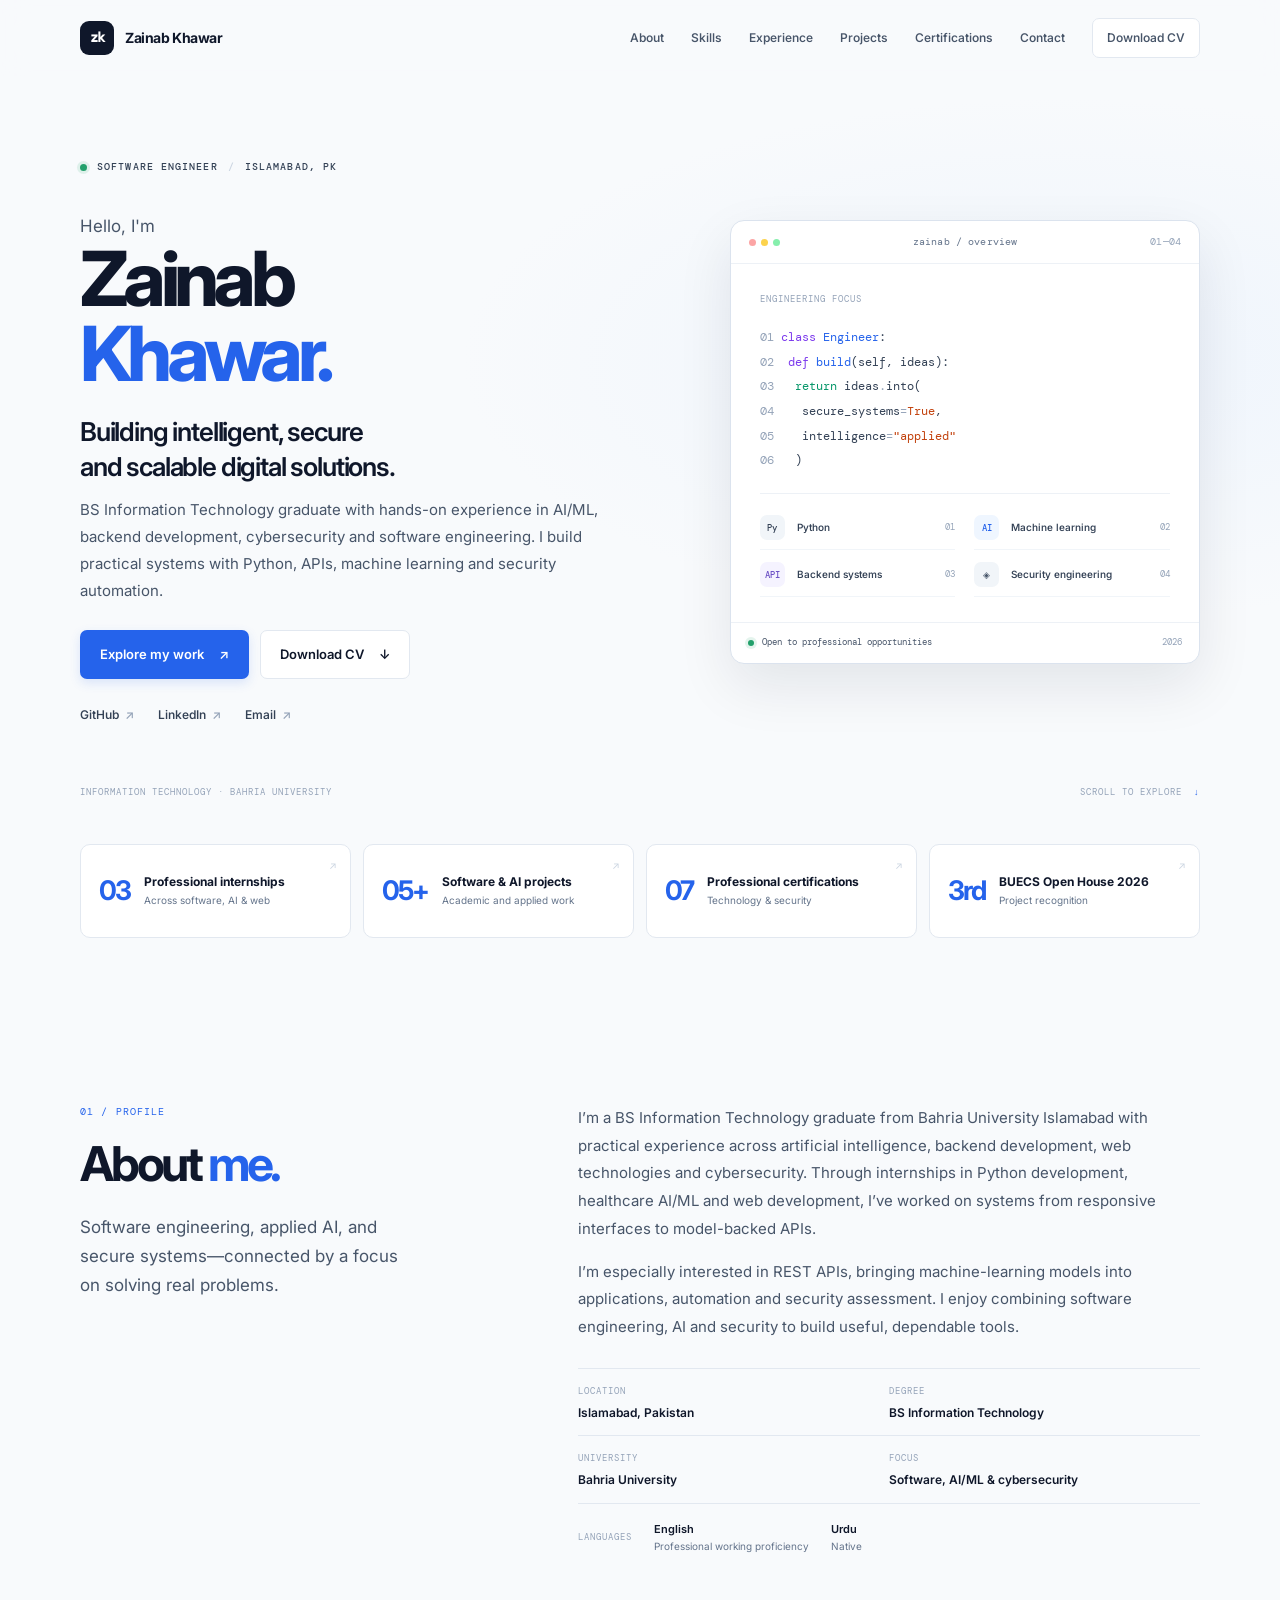
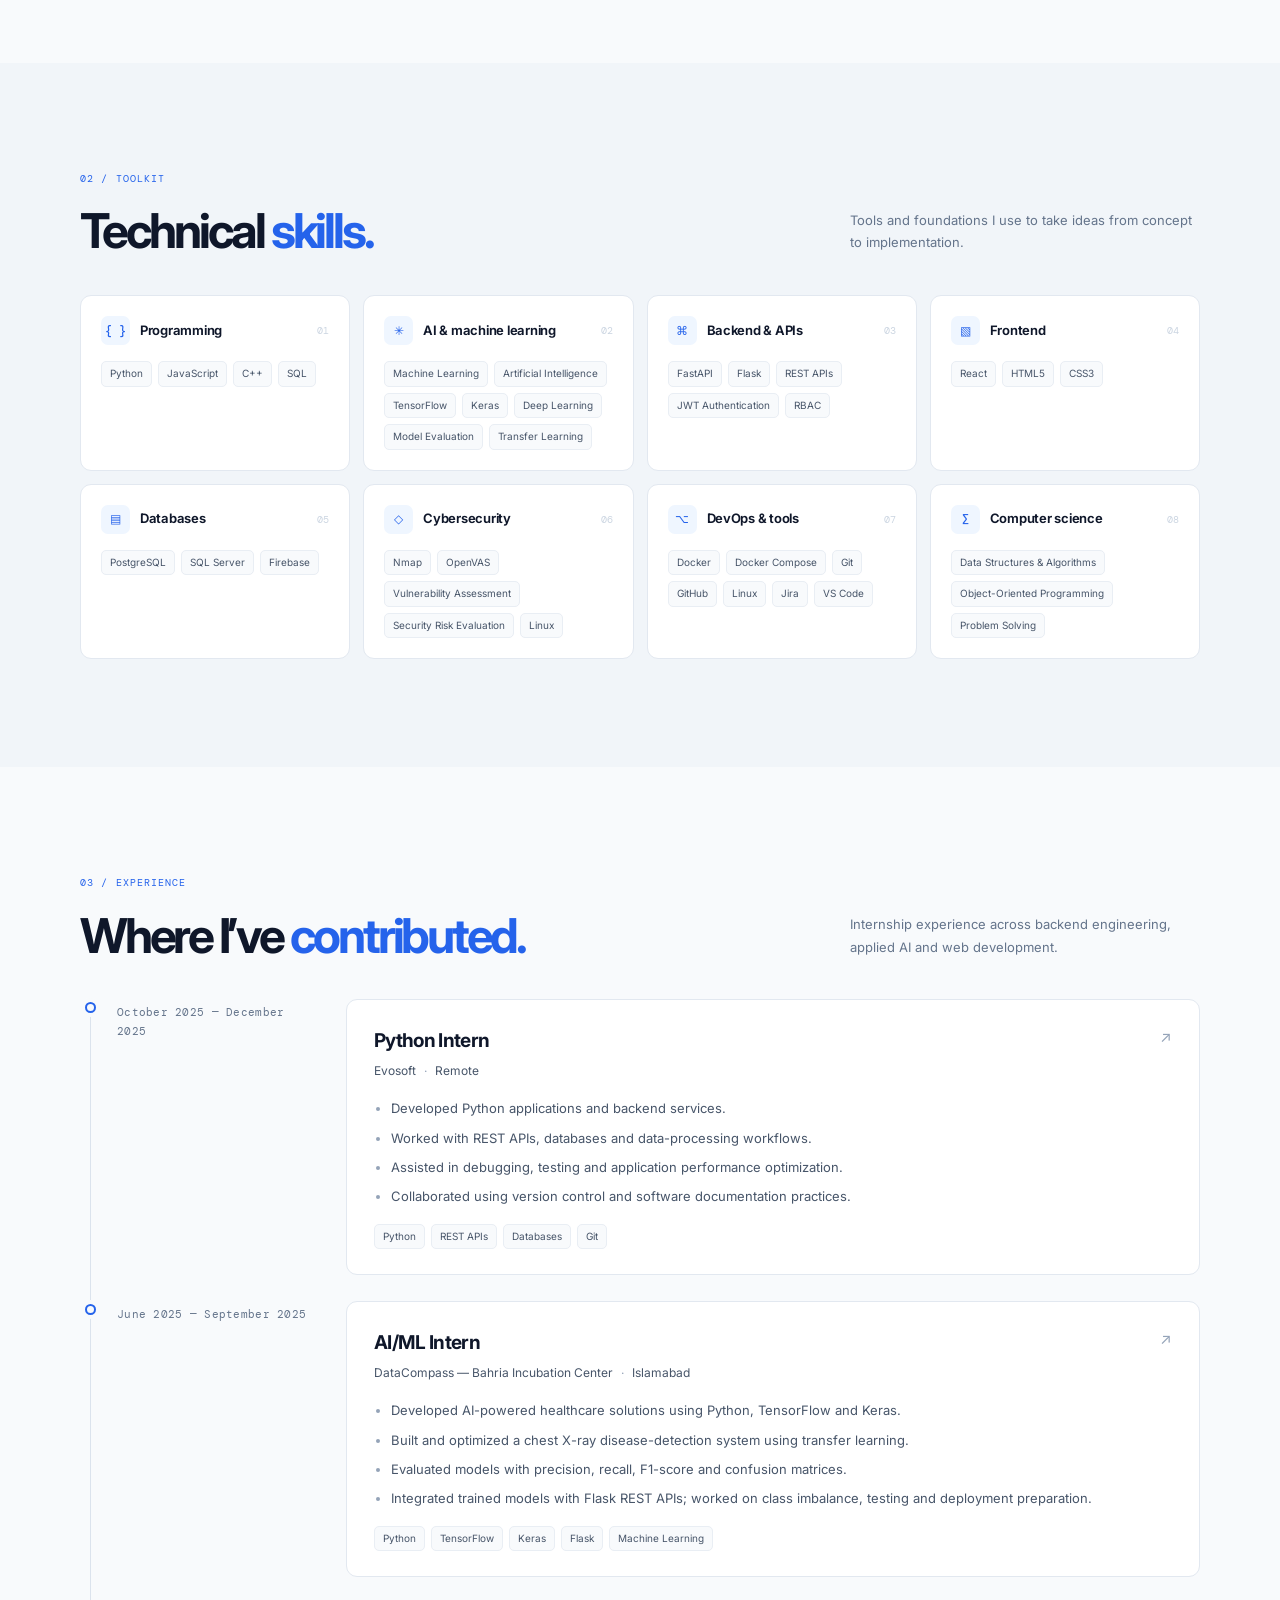
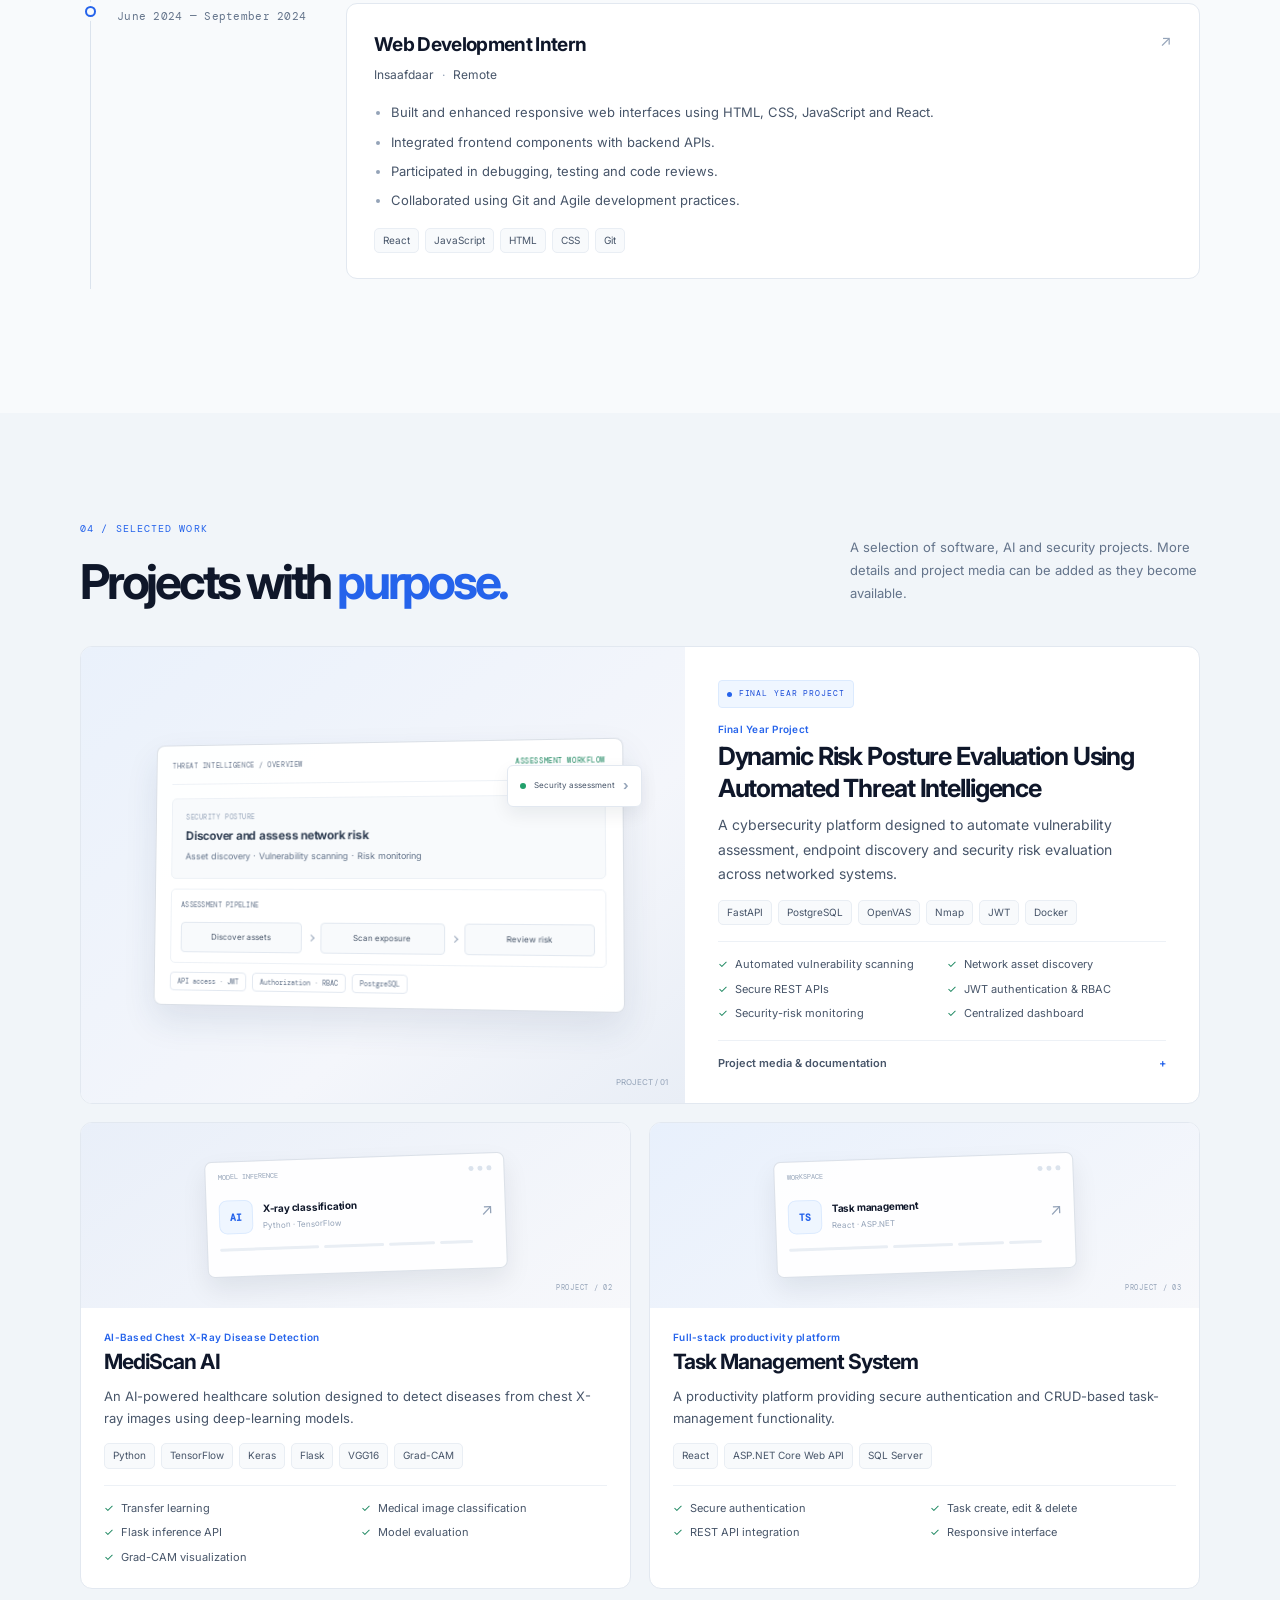
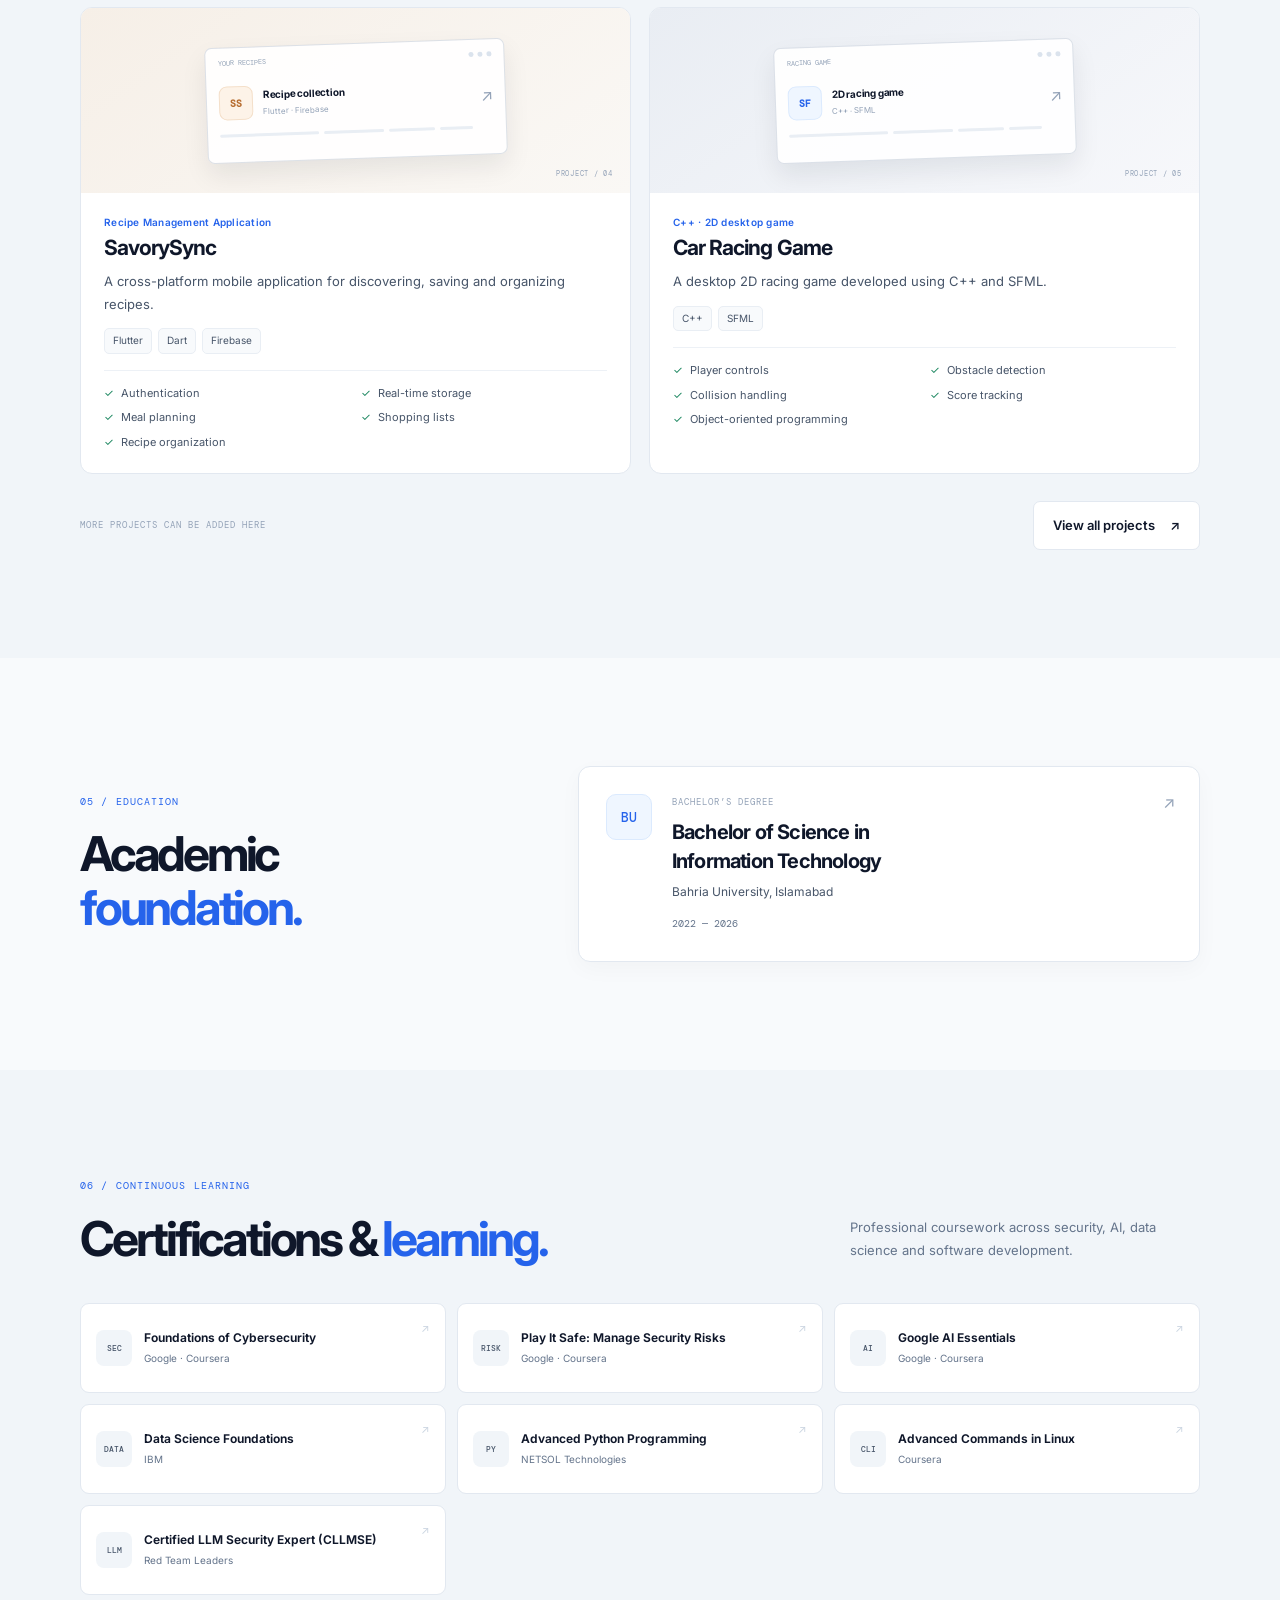
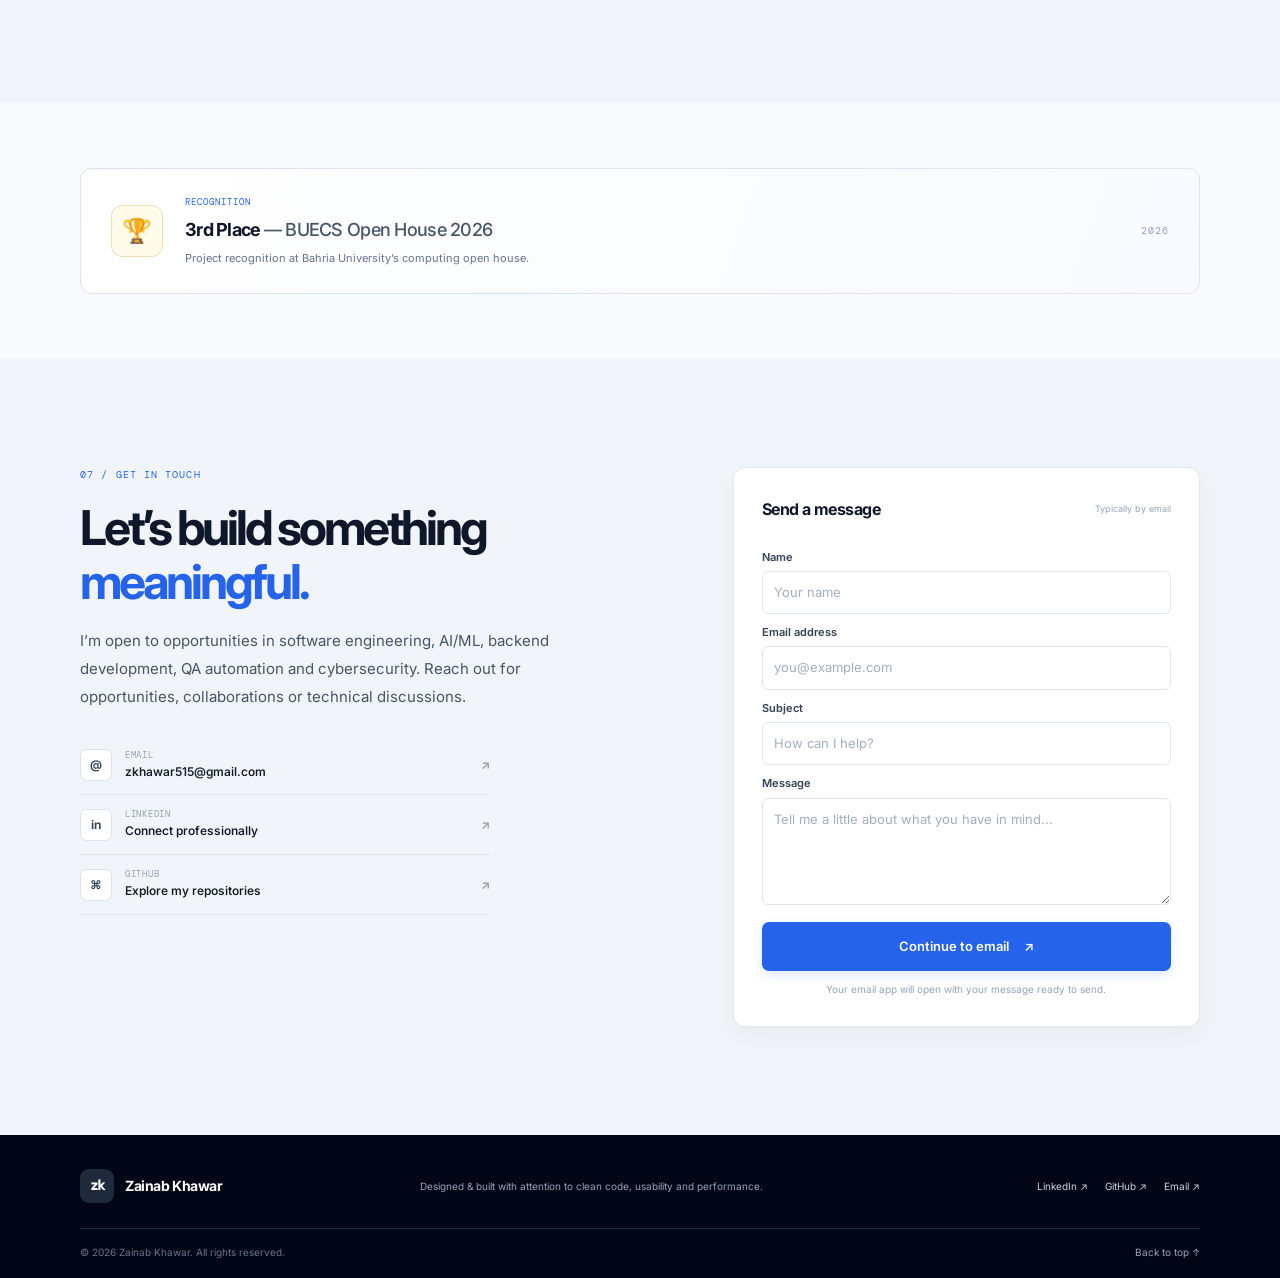
==== index.html @ e2bd28a9 "Add Zainab Khawar portfolio website" ====
<!doctype html>
<html lang="en">
  <head>
    <meta charset="UTF-8" />
    <meta name="viewport" content="width=device-width, initial-scale=1.0" />
    <meta name="theme-color" content="#f8fafc" />
    <title>Zainab Khawar | Software Engineer | AI, Backend &amp; Cybersecurity</title>
    <meta name="description" content="Portfolio of Zainab Khawar, a BS Information Technology graduate specializing in software engineering, AI/ML, backend development and cybersecurity." />
    <meta property="og:title" content="Zainab Khawar | Software Engineer" />
    <meta property="og:description" content="Software engineering, AI/ML, backend development and cybersecurity." />
    <meta property="og:type" content="website" />
    <link rel="preconnect" href="https://fonts.googleapis.com" />
    <link rel="preconnect" href="https://fonts.gstatic.com" crossorigin />
    <link href="https://fonts.googleapis.com/css2?family=DM+Mono:wght@400;500&family=Inter:wght@400;500;600;700;800&display=swap" rel="stylesheet" />
    <link rel="stylesheet" href="styles.css" />
    <script src="app.js" defer></script>
  </head>
  <body>
    <a class="skip-link" href="#main">Skip to content</a>
    <header class="site-header" id="top">
      <nav class="nav container" aria-label="Main navigation">
        <a class="brand" href="#top" aria-label="Zainab Khawar, home"><span class="brand-mark">zk</span><span>Zainab Khawar</span></a>
        <button class="menu-toggle" aria-label="Open navigation menu" aria-expanded="false" aria-controls="nav-links"><span></span><span></span></button>
        <div class="nav-links" id="nav-links">
          <a href="#about">About</a><a href="#skills">Skills</a><a href="#experience">Experience</a><a href="#projects">Projects</a><a href="#certifications">Certifications</a><a href="#contact">Contact</a>
          <a class="button button-small button-outline cv-button" href="cv.html" download="Zainab-Khawar-CV.html">Download CV</a>
        </div>
      </nav>
    </header>
    <main id="main">
      <section class="hero section-shell" id="home">
        <div class="container hero-grid">
          <div class="hero-copy">
            <div class="eyebrow"><span class="status-dot"></span> SOFTWARE ENGINEER <span class="eyebrow-divider">/</span> ISLAMABAD, PK</div>
            <p class="intro">Hello, I'm</p>
            <h1>Zainab<br /><span>Khawar.</span></h1>
            <h2>Building intelligent, secure<br class="desktop-break" /> and scalable digital solutions.</h2>
            <p class="hero-description">BS Information Technology graduate with hands-on experience in AI/ML, backend development, cybersecurity and software engineering. I build practical systems with Python, APIs, machine learning and security automation.</p>
            <div class="hero-actions"><a class="button button-primary" href="#projects">Explore my work <span aria-hidden="true">↗</span></a><a class="button button-outline cv-button" href="cv.html" download="Zainab-Khawar-CV.html">Download CV <span aria-hidden="true">↓</span></a></div>
            <div class="social-links" aria-label="Social links"><a href="https://github.com/zainab259" target="_blank" rel="noreferrer">GitHub <span aria-hidden="true">↗</span></a><a href="https://linkedin.com/in/zainab-khawar-a963aa30b" target="_blank" rel="noreferrer">LinkedIn <span aria-hidden="true">↗</span></a><a href="mailto:zkhawar515@gmail.com">Email <span aria-hidden="true">↗</span></a></div>
          </div>
          <div class="hero-visual" aria-label="Developer workspace illustration">
            <div class="visual-topline"><span><i></i><i></i><i></i></span><span>zainab / overview</span><span class="mono">01—04</span></div>
            <div class="visual-content">
              <div class="visual-label">ENGINEERING FOCUS</div>
              <div class="visual-code"><div><span class="code-muted">01</span> <span class="code-purple">class</span> <span class="code-blue">Engineer</span>:</div><div><span class="code-muted">02</span> &nbsp;<span class="code-purple">def</span> <span class="code-blue">build</span>(self, ideas):</div><div><span class="code-muted">03</span> &nbsp;&nbsp;<span class="code-green">return</span> ideas<span class="code-muted">.</span>into(</div><div><span class="code-muted">04</span> &nbsp;&nbsp;&nbsp;secure_systems<span class="code-muted">=</span><span class="code-orange">True</span>,</div><div><span class="code-muted">05</span> &nbsp;&nbsp;&nbsp;intelligence<span class="code-muted">=</span><span class="code-orange">"applied"</span></div><div><span class="code-muted">06</span> &nbsp;&nbsp;)</div></div>
              <div class="visual-rule"></div>
              <div class="focus-grid"><div class="focus-item"><span class="focus-icon">Py</span><span>Python</span><b>01</b></div><div class="focus-item"><span class="focus-icon icon-blue">AI</span><span>Machine learning</span><b>02</b></div><div class="focus-item"><span class="focus-icon icon-violet">API</span><span>Backend systems</span><b>03</b></div><div class="focus-item"><span class="focus-icon icon-slate">◈</span><span>Security engineering</span><b>04</b></div></div>
            </div>
            <div class="visual-footer"><span class="status-dot"></span> Open to professional opportunities <span class="mono">2026</span></div>
          </div>
        </div>
        <div class="container hero-footnote"><span>INFORMATION TECHNOLOGY · BAHRIA UNIVERSITY</span><span>SCROLL TO EXPLORE <span aria-hidden="true">↓</span></span></div>
      </section>
      <section class="highlights section-shell" aria-label="Professional highlights"><div class="container highlight-grid" id="highlights"></div></section>
      <section class="section section-shell" id="about"><div class="container two-column">
        <div class="section-intro"><p class="section-kicker">01 / PROFILE</p><h2 class="section-title">About <span>me.</span></h2><p class="section-lead">Software engineering, applied AI, and secure systems—connected by a focus on solving real problems.</p></div>
        <div class="about-content"><p class="body-copy">I’m a BS Information Technology graduate from Bahria University Islamabad with practical experience across artificial intelligence, backend development, web technologies and cybersecurity. Through internships in Python development, healthcare AI/ML and web development, I’ve worked on systems from responsive interfaces to model-backed APIs.</p><p class="body-copy">I’m especially interested in REST APIs, bringing machine-learning models into applications, automation and security assessment. I enjoy combining software engineering, AI and security to build useful, dependable tools.</p><div class="info-grid" id="profile-info"></div><div class="languages"><span class="meta-label">LANGUAGES</span><span>English <small>Professional working proficiency</small></span><span>Urdu <small>Native</small></span></div></div>
      </div></section>
      <section class="section section-tint section-shell" id="skills"><div class="container"><div class="section-heading-row"><div><p class="section-kicker">02 / TOOLKIT</p><h2 class="section-title">Technical <span>skills.</span></h2></div><p class="section-side-note">Tools and foundations I use to take ideas from concept to implementation.</p></div><div class="skill-grid" id="skills-grid"></div></div></section>
      <section class="section section-shell" id="experience"><div class="container"><div class="section-heading-row"><div><p class="section-kicker">03 / EXPERIENCE</p><h2 class="section-title">Where I’ve <span>contributed.</span></h2></div><p class="section-side-note">Internship experience across backend engineering, applied AI and web development.</p></div><div class="timeline" id="experience-list"></div></div></section>
      <section class="section section-tint section-shell" id="projects"><div class="container"><div class="section-heading-row"><div><p class="section-kicker">04 / SELECTED WORK</p><h2 class="section-title">Projects with <span>purpose.</span></h2></div><p class="section-side-note">A selection of software, AI and security projects. More details and project media can be added as they become available.</p></div><div class="projects-grid" id="projects-grid"></div><div class="projects-bottom"><span class="meta-label">MORE PROJECTS CAN BE ADDED HERE</span><a class="button button-outline" href="https://github.com/zainab259" target="_blank" rel="noreferrer">View all projects <span aria-hidden="true">↗</span></a></div></div></section>
      <section class="section section-shell" id="education"><div class="container two-column education-layout"><div><p class="section-kicker">05 / EDUCATION</p><h2 class="section-title">Academic <span>foundation.</span></h2></div><article class="education-card"><div class="education-icon" aria-hidden="true">BU</div><div><p class="meta-label">BACHELOR’S DEGREE</p><h3>Bachelor of Science in<br />Information Technology</h3><p>Bahria University, Islamabad</p><span class="education-date">2022 — 2026</span></div><span class="education-mark" aria-hidden="true">↗</span></article></div></section>
      <section class="section section-tint section-shell" id="certifications"><div class="container"><div class="section-heading-row"><div><p class="section-kicker">06 / CONTINUOUS LEARNING</p><h2 class="section-title">Certifications &amp; <span>learning.</span></h2></div><p class="section-side-note">Professional coursework across security, AI, data science and software development.</p></div><div class="cert-grid" id="cert-list"></div></div></section>
      <section class="achievement-section section-shell"><div class="container achievement-card"><div class="achievement-icon" aria-hidden="true">🏆</div><div><p class="section-kicker">RECOGNITION</p><h2>3rd Place <span>— BUECS Open House 2026</span></h2><p>Project recognition at Bahria University’s computing open house.</p></div><div class="achievement-year">2026</div></div></section>
      <section class="section contact-section section-shell" id="contact"><div class="container contact-layout"><div class="contact-copy"><p class="section-kicker">07 / GET IN TOUCH</p><h2 class="section-title">Let’s build something <span>meaningful.</span></h2><p class="body-copy">I’m open to opportunities in software engineering, AI/ML, backend development, QA automation and cybersecurity. Reach out for opportunities, collaborations or technical discussions.</p><div class="contact-links"><a href="mailto:zkhawar515@gmail.com"><span class="contact-link-icon">@</span><span><small>EMAIL</small>zkhawar515@gmail.com</span><b>↗</b></a><a href="https://linkedin.com/in/zainab-khawar-a963aa30b" target="_blank" rel="noreferrer"><span class="contact-link-icon">in</span><span><small>LINKEDIN</small>Connect professionally</span><b>↗</b></a><a href="https://github.com/zainab259" target="_blank" rel="noreferrer"><span class="contact-link-icon">⌘</span><span><small>GITHUB</small>Explore my repositories</span><b>↗</b></a></div></div>
        <form class="contact-form" id="contact-form"><div class="form-heading"><h3>Send a message</h3><span>Typically by email</span></div><label for="name">Name</label><input id="name" name="name" autocomplete="name" required maxlength="100" placeholder="Your name" /><label for="email">Email address</label><input id="email" name="email" type="email" autocomplete="email" required maxlength="150" placeholder="you@example.com" /><label for="subject">Subject</label><input id="subject" name="subject" required maxlength="150" placeholder="How can I help?" /><label for="message">Message</label><textarea id="message" name="message" rows="4" required maxlength="2000" placeholder="Tell me a little about what you have in mind..."></textarea><button class="button button-primary submit-button" type="submit">Continue to email <span aria-hidden="true">↗</span></button><p class="form-note" id="form-note" aria-live="polite">Your email app will open with your message ready to send.</p></form>
      </div></section>
    </main>
    <footer class="site-footer"><div class="container footer-main"><a class="brand footer-brand" href="#top"><span class="brand-mark">zk</span><span>Zainab Khawar</span></a><p>Designed &amp; built with attention to clean code, usability and performance.</p><div class="footer-links"><a href="https://linkedin.com/in/zainab-khawar-a963aa30b" target="_blank" rel="noreferrer">LinkedIn ↗</a><a href="https://github.com/zainab259" target="_blank" rel="noreferrer">GitHub ↗</a><a href="mailto:zkhawar515@gmail.com">Email ↗</a></div></div><div class="container footer-bottom"><span>© 2026 Zainab Khawar. All rights reserved.</span><a href="#top">Back to top ↑</a></div></footer>
  </body>
</html>
---- styles.css ----
:root{--paper:#f8fafc;--white:#fff;--ink:#0f172a;--body:#475569;--muted:#64748b;--blue:#2563eb;--blue-dark:#1d4ed8;--indigo:#4f46e5;--line:#e2e8f0;--tint:#f1f5f9;--navy:#020617;--radius:14px;--shadow:0 12px 34px rgba(15,23,42,.055);--sans:"Inter",-apple-system,BlinkMacSystemFont,"Segoe UI",sans-serif;--mono:"DM Mono",ui-monospace,SFMono-Regular,monospace}
*{box-sizing:border-box}html{scroll-behavior:smooth;scroll-padding-top:88px}body{margin:0;background:var(--paper);color:var(--ink);font-family:var(--sans);font-size:15px;line-height:1.65;-webkit-font-smoothing:antialiased}a{color:inherit;text-decoration:none}button,input,textarea{font:inherit}button{color:inherit}.container{width:min(1120px,calc(100% - 48px));margin:0 auto}.section-shell{position:relative}.skip-link{position:fixed;top:-100px;left:16px;z-index:1000;background:var(--ink);color:white;padding:10px 16px;border-radius:6px}.skip-link:focus{top:12px}.site-header{height:76px;position:sticky;top:0;z-index:50;background:rgba(248,250,252,.86);border-bottom:1px solid transparent;backdrop-filter:blur(14px);transition:box-shadow .25s,border-color .25s}.site-header.is-scrolled{border-color:rgba(226,232,240,.8);box-shadow:0 5px 22px rgba(15,23,42,.04)}.nav{height:100%;display:flex;align-items:center;justify-content:space-between}.brand{display:inline-flex;align-items:center;gap:11px;font-size:14px;font-weight:700;letter-spacing:-.03em}.brand-mark{display:grid;place-items:center;width:34px;height:34px;background:var(--ink);border-radius:9px;color:white;font-family:var(--mono);font-size:14px;letter-spacing:-.09em}.nav-links{display:flex;align-items:center;gap:27px}.nav-links>a{position:relative;color:var(--body);font-size:12px;font-weight:550;transition:color .2s}.nav-links>a:after{position:absolute;content:"";height:1px;background:var(--blue);left:0;bottom:-6px;width:0;transition:width .2s}.nav-links>a:hover{color:var(--blue)}.nav-links>a:hover:after{width:100%}.menu-toggle{display:none}.button{display:inline-flex;justify-content:center;align-items:center;gap:15px;min-height:48px;padding:0 19px;border:1px solid transparent;border-radius:7px;font-size:13px;font-weight:600;cursor:pointer;transition:background .2s,border-color .2s,color .2s,transform .2s}.button:hover{transform:translateY(-2px)}.button:focus-visible,a:focus-visible,.menu-toggle:focus-visible,summary:focus-visible{outline:3px solid rgba(37,99,235,.45);outline-offset:3px}.button-primary{color:white;background:var(--blue);box-shadow:0 4px 11px rgba(37,99,235,.15)}.button-primary:hover{background:var(--blue-dark)}.button-outline{background:white;border-color:var(--line);color:var(--ink)}.button-outline:hover{border-color:#94a3b8;background:#f8fafc}.button-small{min-height:38px;padding:0 14px;font-size:11px}.hero{overflow:hidden;padding:83px 0 25px;background:radial-gradient(ellipse at 83% 38%,rgba(219,234,254,.34),transparent 40%),var(--paper)}.hero-grid{display:grid;grid-template-columns:1.04fr .96fr;align-items:center;gap:58px;min-height:480px}.eyebrow,.section-kicker,.meta-label,.visual-label,.visual-topline,.visual-footer,.hero-footnote,.timeline-date,.project-label,.project-art-index,.art-window-head,.chart-label,.achievement-year{font-family:var(--mono);font-size:10px;letter-spacing:.11em}.eyebrow{display:flex;align-items:center;gap:10px;color:#334155;font-weight:500}.status-dot{width:7px;height:7px;border-radius:50%;background:#22a06b;box-shadow:0 0 0 3px rgba(34,160,107,.12)}.eyebrow-divider{color:#cbd5e1}.intro{margin:36px 0 1px;color:var(--body);font-size:17px}.hero h1{margin:0;font-size:clamp(55px,6vw,76px);line-height:.99;letter-spacing:-.075em;font-weight:750}.hero h1 span{color:var(--blue)}.hero h2{margin:23px 0 12px;font-size:clamp(20px,2.1vw,26px);line-height:1.35;letter-spacing:-.045em;font-weight:600}.hero-description{max-width:520px;margin:0;color:var(--body);font-size:14px;line-height:1.8}.hero-actions{display:flex;flex-wrap:wrap;gap:11px;margin-top:26px}.social-links{display:flex;gap:24px;margin-top:26px}.social-links a{font-size:12px;font-weight:550;color:#334155}.social-links a span{padding-left:3px;color:#94a3b8}.social-links a:hover{color:var(--blue)}.hero-visual{position:relative;max-width:470px;width:100%;justify-self:end;background:#fff;border:1px solid #dbe3ee;border-radius:14px;box-shadow:0 22px 56px rgba(15,23,42,.09);overflow:hidden}.visual-topline{height:43px;border-bottom:1px solid #edf1f6;display:flex;align-items:center;justify-content:space-between;padding:0 18px;color:#64748b;letter-spacing:.015em;font-size:10px}.visual-topline>span:first-child{display:flex;gap:5px}.visual-topline i{width:7px;height:7px;border-radius:100%;background:#cbd5e1}.visual-topline i:first-child{background:#fca5a5}.visual-topline i:nth-child(2){background:#fcd34d}.visual-topline i:nth-child(3){background:#86efac}.mono{font-family:var(--mono);color:#94a3b8}.visual-content{padding:28px 29px 25px}.visual-label{color:#94a3b8;font-size:9px}.visual-code{padding:18px 0 20px;font-family:var(--mono);font-size:12px;line-height:2.05;color:#334155}.code-muted{color:#94a3b8}.code-purple{color:#7c3aed}.code-blue{color:#2563eb}.code-green{color:#059669}.code-orange{color:#c2410c}.visual-rule{height:1px;background:#edf1f6;margin-bottom:13px}.focus-grid{display:grid;grid-template-columns:1fr 1fr;gap:4px 19px}.focus-item{display:grid;grid-template-columns:28px 1fr auto;align-items:center;gap:9px;min-height:43px;border-bottom:1px solid #f1f5f9;font-size:10px;font-weight:550;color:#334155}.focus-item b{font-family:var(--mono);font-size:9px;font-weight:400;color:#94a3b8}.focus-icon{display:grid;place-items:center;width:25px;height:25px;border-radius:7px;background:#f1f5f9;color:#334155;font:500 9px var(--mono)}.icon-blue{background:#eff6ff;color:#2563eb}.icon-violet{background:#f5f3ff;color:#6d52c6}.icon-slate{background:#f1f5f9;color:#475569}.visual-footer{height:41px;display:flex;align-items:center;gap:8px;padding:0 17px;border-top:1px solid #edf1f6;font-size:9px;letter-spacing:0;color:#475569}.visual-footer .mono{margin-left:auto}.visual-footer .status-dot{width:6px;height:6px}.hero-footnote{display:flex;justify-content:space-between;margin-top:60px;color:#94a3b8;font-size:9px}.hero-footnote span:last-child span{color:var(--blue);margin-left:6px}.highlights{padding:19px 0 58px}.highlight-grid{display:grid;grid-template-columns:repeat(4,1fr);gap:12px}.highlight-card{position:relative;display:flex;align-items:center;gap:14px;min-height:88px;padding:16px 18px;background:white;border:1px solid var(--line);border-radius:10px;transition:transform .25s,box-shadow .25s}.highlight-card:hover,.skill-card:hover,.cert-card:hover{transform:translateY(-3px);box-shadow:var(--shadow)}.highlight-card strong{font-size:25px;letter-spacing:-.07em;color:var(--blue);white-space:nowrap}.highlight-card div{display:grid;gap:2px}.highlight-card b{font-size:11px;line-height:1.35}.highlight-card div span{font-size:9px;color:var(--muted)}.highlight-card>i{position:absolute;right:13px;top:12px;font-size:10px;color:#cbd5e1;font-style:normal}.section{padding:102px 0}.section-tint{background:#f1f5f9}.two-column{display:grid;grid-template-columns:.78fr 1.22fr;gap:100px}.section-kicker{margin:0 0 17px;color:var(--blue);font-size:10px}.section-title{margin:0;font-size:clamp(34px,4vw,46px);line-height:1.12;letter-spacing:-.067em;font-weight:700}.section-title span{color:var(--blue)}.section-lead{max-width:330px;margin-top:22px;color:var(--body);font-size:16px;line-height:1.7}.body-copy{margin:0 0 15px;color:var(--body);font-size:14px;line-height:1.85}.info-grid{display:grid;grid-template-columns:1fr 1fr;margin-top:27px;border-top:1px solid var(--line)}.info-item{display:grid;gap:4px;padding:15px 12px 13px 0;border-bottom:1px solid var(--line)}.meta-label{color:#94a3b8;font-size:9px}.info-item strong{font-size:12px;font-weight:600}.languages{display:flex;align-items:center;gap:22px;padding-top:16px}.languages>span:not(.meta-label){font-size:11px;font-weight:600}.languages small{display:block;color:var(--muted);font-size:10px;font-weight:400}.section-heading-row{display:flex;justify-content:space-between;align-items:end;gap:30px;margin-bottom:37px}.section-side-note{max-width:350px;margin:0 0 4px;color:var(--muted);font-size:12px;line-height:1.75}.skill-grid{display:grid;grid-template-columns:repeat(4,1fr);gap:13px}.skill-card{min-height:150px;padding:19px;background:white;border:1px solid var(--line);border-radius:11px;transition:transform .25s,box-shadow .25s}.skill-title{display:flex;align-items:center;gap:10px;margin-bottom:16px}.skill-icon{display:grid;place-items:center;width:29px;height:29px;background:#eff6ff;border-radius:7px;color:var(--blue);font:500 12px var(--mono)}.skill-title h3{margin:0;font-size:12px;letter-spacing:-.02em;font-weight:650}.skill-index{margin-left:auto;color:#cbd5e1;font:10px var(--mono)}.tag-list{display:flex;flex-wrap:wrap;gap:6px}.tag{display:inline-flex;align-items:center;padding:4px 8px;background:#f8fafc;border:1px solid #e9eef4;border-radius:5px;color:#475569;font-size:9px;line-height:1.35}.timeline{position:relative;margin-left:5px;padding-left:32px}.timeline:before{position:absolute;content:"";left:5px;top:6px;bottom:16px;width:1px;background:#dbe3ed}.timeline-entry{position:relative;display:grid;grid-template-columns:185px 1fr;gap:31px;padding-bottom:26px}.timeline-marker{position:absolute;top:3px;left:-32px;width:11px;height:11px;border:2px solid var(--blue);border-radius:50%;background:var(--paper);box-shadow:0 0 0 4px var(--paper)}.timeline-date{padding-top:4px;color:var(--muted);font-size:10px;letter-spacing:.025em;line-height:1.7}.experience-card{padding:23px 25px;background:white;border:1px solid var(--line);border-radius:11px}.experience-head{display:flex;justify-content:space-between;gap:15px}.experience-head h3{margin:0;font-size:17px;letter-spacing:-.035em}.company{margin:4px 0 0;color:var(--body);font-size:11px}.company span{margin:0 5px;color:#94a3b8}.experience-arrow{color:#94a3b8;font-size:15px}.experience-card ul{display:grid;gap:6px;margin:17px 0;padding-left:17px;color:var(--body);font-size:11px;line-height:1.7}.experience-card li::marker{color:#94a3b8}.experience-card .tag-list{margin-top:14px}.projects-grid{display:grid;grid-template-columns:1fr 1fr;gap:18px}.project-card{overflow:hidden;background:white;border:1px solid var(--line);border-radius:12px;transition:transform .25s,box-shadow .25s}.project-card:hover{transform:translateY(-3px);box-shadow:0 15px 36px rgba(15,23,42,.075)}.project-featured{grid-column:1/-1;display:grid;grid-template-columns:1.08fr .92fr}.project-art{position:relative;display:grid;place-items:center;min-height:185px;overflow:hidden;background:linear-gradient(140deg,#edf4fd,#f4f6fa 70%)}.project-featured .project-art{min-height:380px}.art-risk{background:linear-gradient(140deg,#eaf1fb,#f4f6fb 65%,#e9eef6)}.art-window{position:relative;width:78%;max-width:500px;padding:15px 16px 14px;border:1px solid rgba(148,163,184,.35);border-radius:8px;background:rgba(255,255,255,.94);box-shadow:0 16px 35px rgba(30,58,97,.1);transform:perspective(800px) rotateY(-6deg) rotateX(2deg)}.art-window-head{display:flex;justify-content:space-between;padding-bottom:12px;border-bottom:1px solid #edf1f6;font-size:7px;letter-spacing:.08em;color:#64748b}.art-window-head span:last-child{color:#16845c}.art-metrics{display:grid;grid-template-columns:1.2fr 1fr 1fr;gap:10px;margin-top:12px}.art-metrics>div{min-height:60px;padding:9px;background:#f8fafc;border:1px solid #edf1f6;border-radius:5px}.art-metrics small,.art-metrics b,.metric-caption{display:block}.art-metrics small{font:7px var(--mono);color:#94a3b8}.art-metrics b{margin:4px 0 0;font-size:13px;line-height:1.2;letter-spacing:-.04em}.art-metrics>div:first-child b{color:#b7791f;font-size:11px}.metric-caption{font-size:7px;color:#94a3b8}.metric-line{display:block;height:3px;margin-top:7px;border-radius:4px;background:#e2e8f0}.metric-line i{display:block;width:55%;height:100%;border-radius:4px;background:#e9b54a}.art-chart{margin-top:12px;padding:9px 10px 4px;border:1px solid #edf1f6;border-radius:5px}.chart-label{display:flex;justify-content:space-between;color:#64748b;font-size:7px;letter-spacing:.04em}.chart-label span{color:#94a3b8}.chart-bars{display:flex;align-items:end;gap:5px;height:65px;margin-top:8px;border-bottom:1px solid #e2e8f0;background:repeating-linear-gradient(to bottom,transparent 0,transparent 20px,#f1f5f9 21px)}.chart-bars i{flex:1;border-radius:2px 2px 0 0;background:linear-gradient(#7da6ec,#afc9f4);opacity:.85}.art-side-note{position:absolute;right:7%;top:26%;display:flex;align-items:center;gap:8px;padding:9px 12px;border:1px solid #e2e8f0;border-radius:6px;background:white;box-shadow:0 7px 18px rgba(15,23,42,.07);font-size:8px;color:#475569}.art-side-note b{color:#94a3b8;font-size:13px}.art-note-dot{width:6px;height:6px;border-radius:50%;background:#22a06b}.art-stamp,.project-art-index{position:absolute;right:17px;bottom:14px;color:#94a3b8;font-size:8px}.project-body{padding:19px 21px 21px}.project-featured .project-body{padding:29px 30px}.project-label{display:inline-flex;align-items:center;gap:7px;margin-bottom:13px;padding:6px 8px;border:1px solid #dbeafe;border-radius:4px;background:#eff6ff;color:#1d4ed8;font-size:8px}.project-label span{width:5px;height:5px;border-radius:50%;background:#2563eb}.project-subtitle{margin:0 0 3px;color:var(--blue);font-size:9px;font-weight:600;letter-spacing:.025em}.project-body h3{margin:0;font-size:19px;line-height:1.3;letter-spacing:-.045em}.project-featured .project-body h3{max-width:390px;font-size:23px}.project-description{margin:9px 0 13px;color:var(--body);font-size:11px;line-height:1.75}.project-featured .project-description{max-width:440px;font-size:12px}.project-tags{margin:13px 0}.project-features{display:grid;grid-template-columns:1fr 1fr;gap:8px 10px;margin-top:16px;padding-top:14px;border-top:1px solid #edf1f6}.project-features span{display:flex;gap:7px;color:#475569;font-size:9px;line-height:1.5}.project-features i{color:#16845c;font-style:normal}.project-assets{margin-top:18px;padding-top:13px;border-top:1px solid #edf1f6}.project-assets summary{display:flex;justify-content:space-between;cursor:pointer;color:#475569;font-size:10px;font-weight:600}.project-assets summary span{color:#2563eb}.project-assets p{margin:9px 0 0;color:var(--muted);font-size:10px;line-height:1.6}.project-links{display:flex;gap:15px;margin-top:15px}.project-link{font-size:10px;font-weight:600;color:var(--blue)}.project-link:hover{text-decoration:underline}.art-med{background:linear-gradient(145deg,#e9eff9,#f7f8fb)}.art-task{background:linear-gradient(145deg,#e8f0fc,#f7f8fb)}.art-savory{background:linear-gradient(145deg,#f6efe7,#faf8f5)}.art-racing{background:linear-gradient(145deg,#e9edf3,#f7f8fb)}.mini-window{position:relative;width:74%;max-width:300px;min-height:116px;padding:10px 12px 11px;border:1px solid rgba(148,163,184,.32);border-radius:7px;background:rgba(255,255,255,.9);box-shadow:0 12px 26px rgba(15,23,42,.08);transform:rotate(-2deg)}.mini-window-bar{display:flex;align-items:center;gap:4px;color:#94a3b8;font:7px var(--mono)}.mini-window-bar span{margin-right:auto}.mini-window-bar i{width:5px;height:5px;border-radius:50%;background:#dbe3ed}.mini-content{display:flex;align-items:center;gap:10px;margin-top:19px}.mini-symbol{display:grid;place-items:center;width:34px;height:34px;border:1px solid #dbeafe;border-radius:8px;background:#eff6ff;color:#2563eb;font:600 10px var(--mono)}.art-savory .mini-symbol{background:#fdf3e8;border-color:#f4dfc9;color:#b76e31}.mini-content>div{display:grid;gap:3px}.mini-content b{font-size:10px;letter-spacing:-.02em}.mini-content>div span{font-size:8px;color:#94a3b8}.mini-arrow{margin-left:auto;color:#94a3b8}.mini-bottom{display:flex;gap:5px;margin-top:14px}.mini-bottom i{height:3px;border-radius:3px;background:#e9eef4}.mini-bottom i:first-child{width:36%}.mini-bottom i:nth-child(2){width:22%}.mini-bottom i:nth-child(3){width:17%}.mini-bottom i:nth-child(4){width:12%}.project-art-index{font-size:7px}.projects-bottom{display:flex;align-items:center;justify-content:space-between;margin-top:27px}.education-layout{align-items:center}.education-card{position:relative;display:flex;gap:20px;align-items:flex-start;padding:27px;background:white;border:1px solid var(--line);border-radius:12px;box-shadow:0 7px 22px rgba(15,23,42,.03)}.education-icon{display:grid;place-items:center;flex:0 0 46px;height:46px;border:1px solid #dbeafe;border-radius:10px;background:#eff6ff;color:#2563eb;font:500 13px var(--mono)}.education-card .meta-label{margin:1px 0 8px}.education-card h3{margin:0;font-size:18px;line-height:1.45;letter-spacing:-.04em}.education-card p:not(.meta-label){margin:6px 0;color:var(--body);font-size:12px}.education-date{color:var(--muted);font:10px var(--mono)}.education-mark{position:absolute;right:24px;top:22px;color:#94a3b8}.cert-grid{display:grid;grid-template-columns:repeat(3,1fr);gap:11px}.cert-card{display:flex;align-items:center;gap:12px;min-height:84px;padding:14px;background:white;border:1px solid var(--line);border-radius:9px;transition:transform .25s,box-shadow .25s}.cert-icon{display:grid;place-items:center;flex:0 0 36px;height:36px;border-radius:8px;background:#f1f5f9;color:#475569;font:500 8px var(--mono)}.cert-card h3{margin:0;font-size:10px;line-height:1.45;font-weight:650}.cert-card p{margin:4px 0 0;color:var(--muted);font-size:9px}.cert-arrow{margin-left:auto;align-self:flex-start;color:#cbd5e1;font-size:11px}.achievement-section{padding:65px 0}.achievement-card{position:relative;display:flex;align-items:center;gap:22px;padding:26px 30px;background:linear-gradient(110deg,#fff,#f8faff);border:1px solid #dbe4f0;border-radius:12px}.achievement-icon{display:grid;place-items:center;flex:0 0 52px;height:52px;border:1px solid #f0ddb6;border-radius:11px;background:#fffbeb;color:#b7791f;font-size:24px}.achievement-card .section-kicker{margin-bottom:5px;font-size:9px}.achievement-card h2{margin:0;font-size:18px;letter-spacing:-.04em}.achievement-card h2 span{color:#475569;font-weight:500}.achievement-card p:last-child{margin:5px 0 0;color:var(--muted);font-size:11px}.achievement-year{margin-left:auto;color:#94a3b8}.contact-section{background:#f1f5f9}.contact-layout{display:grid;grid-template-columns:1fr .83fr;gap:90px;align-items:start}.contact-copy .section-title{max-width:530px}.contact-copy>.body-copy{max-width:475px;margin-top:19px}.contact-links{display:grid;gap:0;max-width:410px;margin-top:25px}.contact-links>a{display:flex;align-items:center;gap:13px;padding:13px 0;border-bottom:1px solid #dfe6ef}.contact-link-icon{display:grid;place-items:center;width:32px;height:32px;border:1px solid #dbe3ed;border-radius:7px;background:white;color:#334155;font-size:12px;font-weight:650}.contact-links>a>span:nth-child(2){display:grid;gap:1px;font-size:11px;font-weight:550}.contact-links small{color:#94a3b8;font:9px var(--mono);letter-spacing:.08em}.contact-links b{margin-left:auto;color:#94a3b8;font-size:12px}.contact-links>a:hover>span:nth-child(2),.contact-links>a:hover b{color:var(--blue)}.contact-form{display:grid;padding:25px;background:white;border:1px solid var(--line);border-radius:12px;box-shadow:0 10px 26px rgba(15,23,42,.045)}.form-heading{display:flex;align-items:center;justify-content:space-between;margin-bottom:16px}.form-heading h3{margin:0;font-size:16px;letter-spacing:-.035em}.form-heading span{color:#94a3b8;font-size:9px}.contact-form label{margin:9px 0 5px;color:#334155;font-size:10px;font-weight:600}.contact-form input,.contact-form textarea{width:100%;min-height:41px;padding:10px 11px;border:1px solid #dfe5ec;border-radius:6px;background:white;color:var(--ink);font-size:11px;outline:none;transition:border .15s,box-shadow .15s}.contact-form textarea{resize:vertical;min-height:93px}.contact-form input::placeholder,.contact-form textarea::placeholder{color:#a3afbf}.contact-form input:focus,.contact-form textarea:focus{border-color:#7da6ec;box-shadow:0 0 0 3px rgba(37,99,235,.1)}.submit-button{width:100%;margin-top:17px}.form-note{margin:10px 0 0;text-align:center;color:#94a3b8;font-size:9px}.site-footer{padding:34px 0 18px;background:var(--navy);color:white}.footer-main{display:grid;grid-template-columns:1fr 1.4fr 1fr;align-items:center;gap:25px;padding-bottom:25px}.footer-brand{justify-self:start}.footer-brand .brand-mark{background:#1e293b}.footer-main>p{margin:0;color:#94a3b8;font-size:10px}.footer-links{display:flex;justify-content:flex-end;gap:17px}.footer-links a,.footer-bottom{color:#cbd5e1;font-size:9px}.footer-links a:hover,.footer-bottom a:hover{color:white}.footer-bottom{display:flex;justify-content:space-between;padding-top:15px;border-top:1px solid #1e293b;color:#64748b}.footer-bottom a{color:#94a3b8}.reveal{opacity:0;transform:translateY(13px);transition:opacity .45s ease,transform .45s ease}.reveal.is-visible{opacity:1;transform:translateY(0)}
@media(max-width:980px){.nav-links{gap:17px}.nav-links>a{font-size:11px}.hero-grid{gap:36px}.two-column{gap:55px}.skill-grid{grid-template-columns:repeat(2,1fr)}.project-featured{grid-template-columns:1fr 1fr}.contact-layout{gap:48px}.highlight-card{padding:14px;gap:10px}}
@media(max-width:760px){html{scroll-padding-top:72px}.container{width:min(100% - 36px,560px)}.site-header{height:66px}.menu-toggle{display:flex;flex-direction:column;justify-content:center;gap:5px;width:42px;height:42px;border:1px solid var(--line);border-radius:7px;background:white}.menu-toggle span{width:16px;height:1.5px;margin:0 auto;background:var(--ink);transition:transform .2s}.menu-toggle[aria-expanded=true] span:first-child{transform:translateY(3.25px) rotate(45deg)}.menu-toggle[aria-expanded=true] span:last-child{transform:translateY(-3.25px) rotate(-45deg)}.nav-links{position:absolute;display:none;top:65px;left:0;right:0;padding:12px 18px 20px;border-bottom:1px solid var(--line);background:rgba(255,255,255,.98);box-shadow:0 14px 20px rgba(15,23,42,.07)}.nav-links.is-open{display:grid;grid-template-columns:1fr 1fr;gap:0 15px}.nav-links>a{padding:11px 4px;border-bottom:1px solid #f1f5f9;font-size:13px}.nav-links>a:after{display:none}.nav-links .button{grid-column:1/-1;margin-top:13px}.hero{padding:54px 0 20px}.hero-grid{grid-template-columns:1fr;gap:39px;min-height:0}.hero-copy{max-width:600px}.intro{margin-top:28px}.hero h1{font-size:clamp(57px,12vw,76px)}.hero h2{font-size:21px}.hero-description{font-size:13px}.hero-visual{justify-self:center;max-width:490px}.visual-content{padding:23px}.hero-footnote{margin-top:36px;font-size:8px}.highlights{padding:12px 0 43px}.highlight-grid{grid-template-columns:1fr 1fr;gap:9px}.highlight-card{min-height:80px}.highlight-card strong{font-size:22px}.section{padding:72px 0}.two-column{grid-template-columns:1fr;gap:25px}.section-lead{max-width:480px;margin:12px 0 0;font-size:14px}.section-heading-row{align-items:flex-start;flex-direction:column;gap:12px;margin-bottom:25px}.section-side-note{font-size:11px}.skill-grid{gap:9px}.skill-card{padding:15px;min-height:140px}.timeline-entry{grid-template-columns:1fr;gap:8px;padding-bottom:23px}.timeline-date{padding:0;font-size:9px}.experience-card{padding:18px}.project-featured{grid-template-columns:1fr}.project-featured .project-art{min-height:295px}.project-featured .project-body{padding:22px}.project-body{padding:17px}.cert-grid{grid-template-columns:1fr 1fr}.contact-layout{grid-template-columns:1fr;gap:34px}.contact-copy .section-title{max-width:470px}.contact-copy>.body-copy{font-size:13px}.contact-form{padding:21px}.footer-main{grid-template-columns:1fr 1fr;gap:15px}.footer-main>p{grid-column:1/-1;grid-row:2}.footer-links{gap:12px}.achievement-section{padding:44px 0}.achievement-card{padding:20px;gap:15px}.achievement-card h2{font-size:16px}.achievement-year{font-size:8px}}
@media(max-width:430px){.container{width:calc(100% - 30px)}.hero{padding-top:44px}.eyebrow{font-size:8px;gap:7px}.hero h1{font-size:57px}.hero h2{font-size:19px}.desktop-break{display:none}.hero-actions{gap:8px}.hero-actions .button{min-height:45px;padding:0 13px;font-size:11px}.social-links{gap:19px}.hero-footnote{gap:15px;font-size:7px;letter-spacing:.06em}.visual-content{padding:19px}.visual-code{font-size:10px}.focus-item{font-size:9px;gap:6px}.highlight-card{padding:12px 10px}.highlight-card strong{font-size:20px}.highlight-card b{font-size:10px}.highlight-card div span{font-size:8px}.section{padding:62px 0}.section-title{font-size:35px}.info-grid{grid-template-columns:1fr 1fr}.languages{flex-wrap:wrap;gap:12px 19px}.languages .meta-label{flex-basis:100%}.skill-grid{grid-template-columns:1fr 1fr}.skill-title{gap:6px}.skill-title h3{font-size:10px}.skill-card{padding:12px}.tag{font-size:8px;padding:4px 6px}.timeline{padding-left:25px}.timeline-marker{left:-25px}.timeline:before{left:5px}.timeline-entry{gap:7px}.experience-head h3{font-size:15px}.experience-card ul{font-size:10px}.project-featured .project-art{min-height:255px}.art-window{width:84%;padding:12px}.art-side-note{right:3%;font-size:7px}.project-features{gap:7px}.project-features span{font-size:8px}.projects-bottom{align-items:flex-start;gap:10px}.projects-bottom .button{min-height:40px;padding:0 11px;font-size:10px}.projects-bottom .meta-label{max-width:120px;line-height:1.6}.education-card{gap:13px;padding:20px}.education-card h3{font-size:15px}.education-icon{flex-basis:39px;height:39px}.cert-grid{grid-template-columns:1fr}.cert-card{min-height:68px}.achievement-card{align-items:flex-start;gap:11px}.achievement-icon{flex-basis:41px;height:41px;font-size:19px}.achievement-card h2{font-size:14px}.achievement-card h2 span{display:block;font-size:12px}.achievement-card p:last-child{font-size:9px}.footer-main{grid-template-columns:1fr}.footer-brand{grid-column:1}.footer-links{justify-content:flex-start;grid-row:3}.footer-main>p{grid-row:2}.footer-bottom{font-size:8px}}
@media(prefers-reduced-motion:reduce){*,*:before,*:after{scroll-behavior:auto!important;transition-duration:.01ms!important;animation-duration:.01ms!important;animation-iteration-count:1!important}.reveal{opacity:1;transform:none}}
@media print{.site-header,.hero-actions,.social-links,.hero-footnote,.contact-form,.projects-bottom,.site-footer,.skip-link,.project-links{display:none!important}body{background:white;font-size:11px}.hero{padding:20px 0}.hero-grid{min-height:0;grid-template-columns:1fr 1fr;gap:20px}.hero h1{font-size:46px}.hero h2{font-size:17px}.hero-visual{box-shadow:none}.section{padding:28px 0;break-inside:avoid}.container{width:100%}.projects-grid{grid-template-columns:1fr 1fr}.project-featured{grid-column:1/-1}.project-featured .project-art{min-height:240px}.reveal{opacity:1;transform:none}.contact-layout{grid-template-columns:1fr}.contact-section{padding-bottom:15px}.achievement-section{padding:20px 0}}

/* Readability and consistency refinements */
body{font-size:16px}
.nav-links>a{font-size:12px}
.hero-description{font-size:15px;line-height:1.8}
.hero h2{max-width:570px}
.section{padding-top:108px;padding-bottom:108px}
.section-title{font-size:clamp(36px,4vw,48px)}
.section-lead{font-size:17px}
.body-copy{font-size:15px}
.section-side-note{font-size:13px}
.highlight-card{min-height:94px;padding:17px 18px}
.highlight-card strong{font-size:27px}
.highlight-card b{font-size:12px}
.highlight-card div span{font-size:10px}
.skill-card{min-height:158px;padding:20px}
.skill-title h3{font-size:13px}
.tag{font-size:10px;padding:5px 8px}
.timeline-entry{grid-template-columns:198px 1fr}
.timeline-date{font-size:11px}
.experience-card{padding:25px 27px}
.experience-head h3{font-size:19px}
.company{font-size:12px}
.experience-card ul{font-size:13px;gap:7px}
.project-body{padding:21px 23px 23px}
.project-featured .project-body{padding:31px 33px}
.project-body h3{font-size:21px}
.project-featured .project-body h3{max-width:470px;font-size:clamp(20px,2.1vw,25px);line-height:1.28}
.project-description{font-size:13px;line-height:1.75}
.project-featured .project-description{font-size:14px}
.project-subtitle{font-size:10px}
.project-features span{font-size:11px}
.project-assets summary,.project-assets p,.project-link{font-size:11px}
.cert-card{min-height:90px;padding:15px}
.cert-card h3{font-size:12px}
.cert-card p{font-size:10px}
.education-card h3{font-size:20px}
.contact-links>a>span:nth-child(2){font-size:12px}
.contact-form{padding:28px}
.contact-form label{font-size:11px}
.contact-form input,.contact-form textarea{font-size:13px}
.form-note{font-size:10px}
.footer-main>p,.footer-links a,.footer-bottom{font-size:10px}
.button{min-height:49px}
.button-small{min-height:40px}
.art-overview{display:grid;gap:5px;margin-top:14px;padding:14px;background:#f8fafc;border:1px solid #edf1f6;border-radius:5px}
.art-overview>span{color:#94a3b8;font:7px var(--mono);letter-spacing:.08em}
.art-overview>b{font-size:12px;letter-spacing:-.02em;color:#334155}
.art-overview>p{margin:0;color:#64748b;font-size:9px}
.art-chart{margin-top:10px;padding:10px}
.workflow-steps{display:flex;align-items:center;gap:7px;margin-top:11px}
.workflow-steps span{flex:1;padding:8px 5px;border:1px solid #e2e8f0;border-radius:4px;background:#f8fafc;text-align:center;color:#475569;font-size:8px;white-space:nowrap}
.workflow-steps i{width:5px;height:5px;flex:0 0 5px;border-top:1px solid #94a3b8;border-right:1px solid #94a3b8;transform:rotate(45deg)}
.art-controls{display:flex;flex-wrap:wrap;gap:6px;margin-top:9px}
.art-controls span{padding:4px 7px;border:1px solid #e2e8f0;border-radius:4px;color:#64748b;font:7px var(--mono)}
@media(max-width:980px){.timeline-entry{grid-template-columns:180px 1fr}}
@media(max-width:760px){.section{padding-top:78px;padding-bottom:78px}.timeline-entry{grid-template-columns:1fr}.project-featured .project-body{padding:25px}.highlight-card{min-height:84px}.project-description{font-size:12px}}
@media(max-width:430px){.section{padding-top:66px;padding-bottom:66px}.body-copy{font-size:14px}.section-title{font-size:36px}.highlight-card b{font-size:10px}.highlight-card div span{font-size:8px}.tag{font-size:9px}.experience-card ul{font-size:11px}.project-featured .project-body{padding:21px}.project-featured .project-body h3{font-size:20px}.project-description{font-size:11px}.project-featured .project-description{font-size:12px}.project-features span{font-size:9px}.workflow-steps{gap:3px}.workflow-steps span{font-size:7px;padding:7px 2px}.workflow-steps i{width:4px;height:4px;flex-basis:4px}}
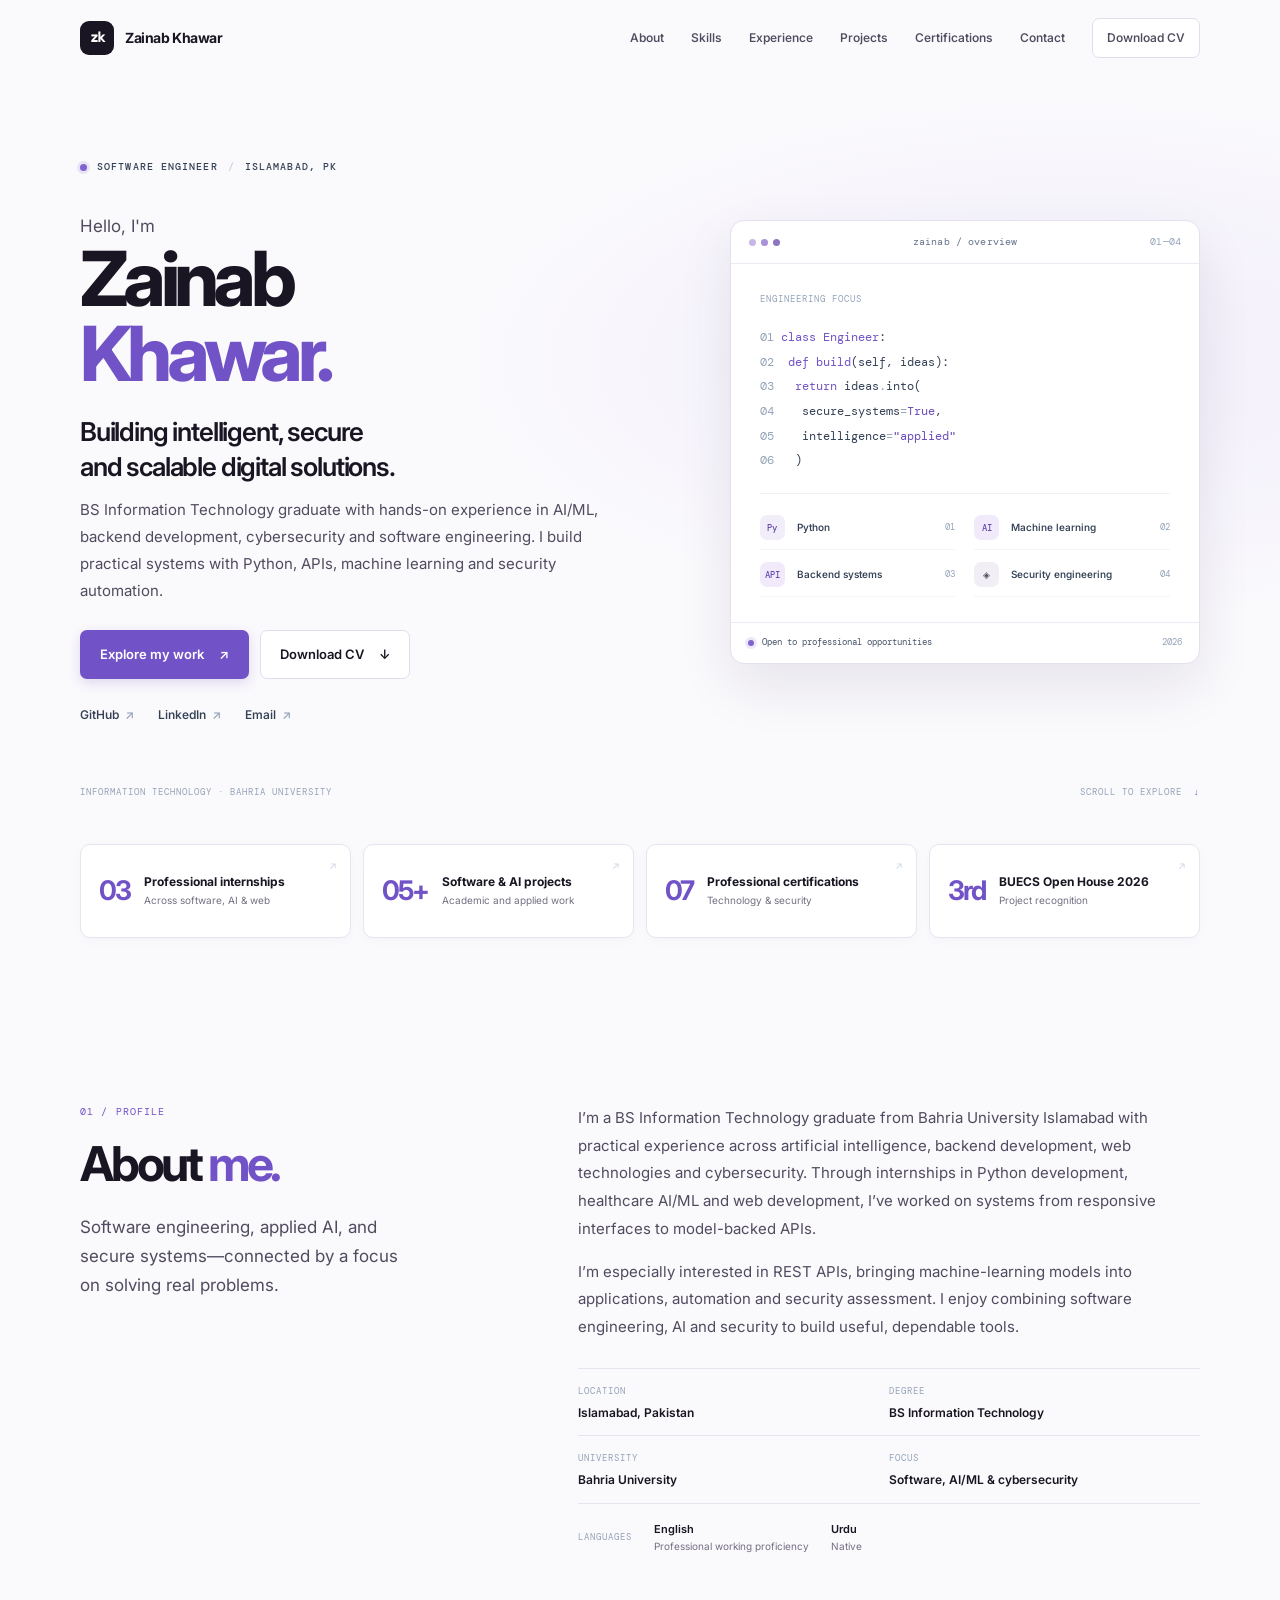
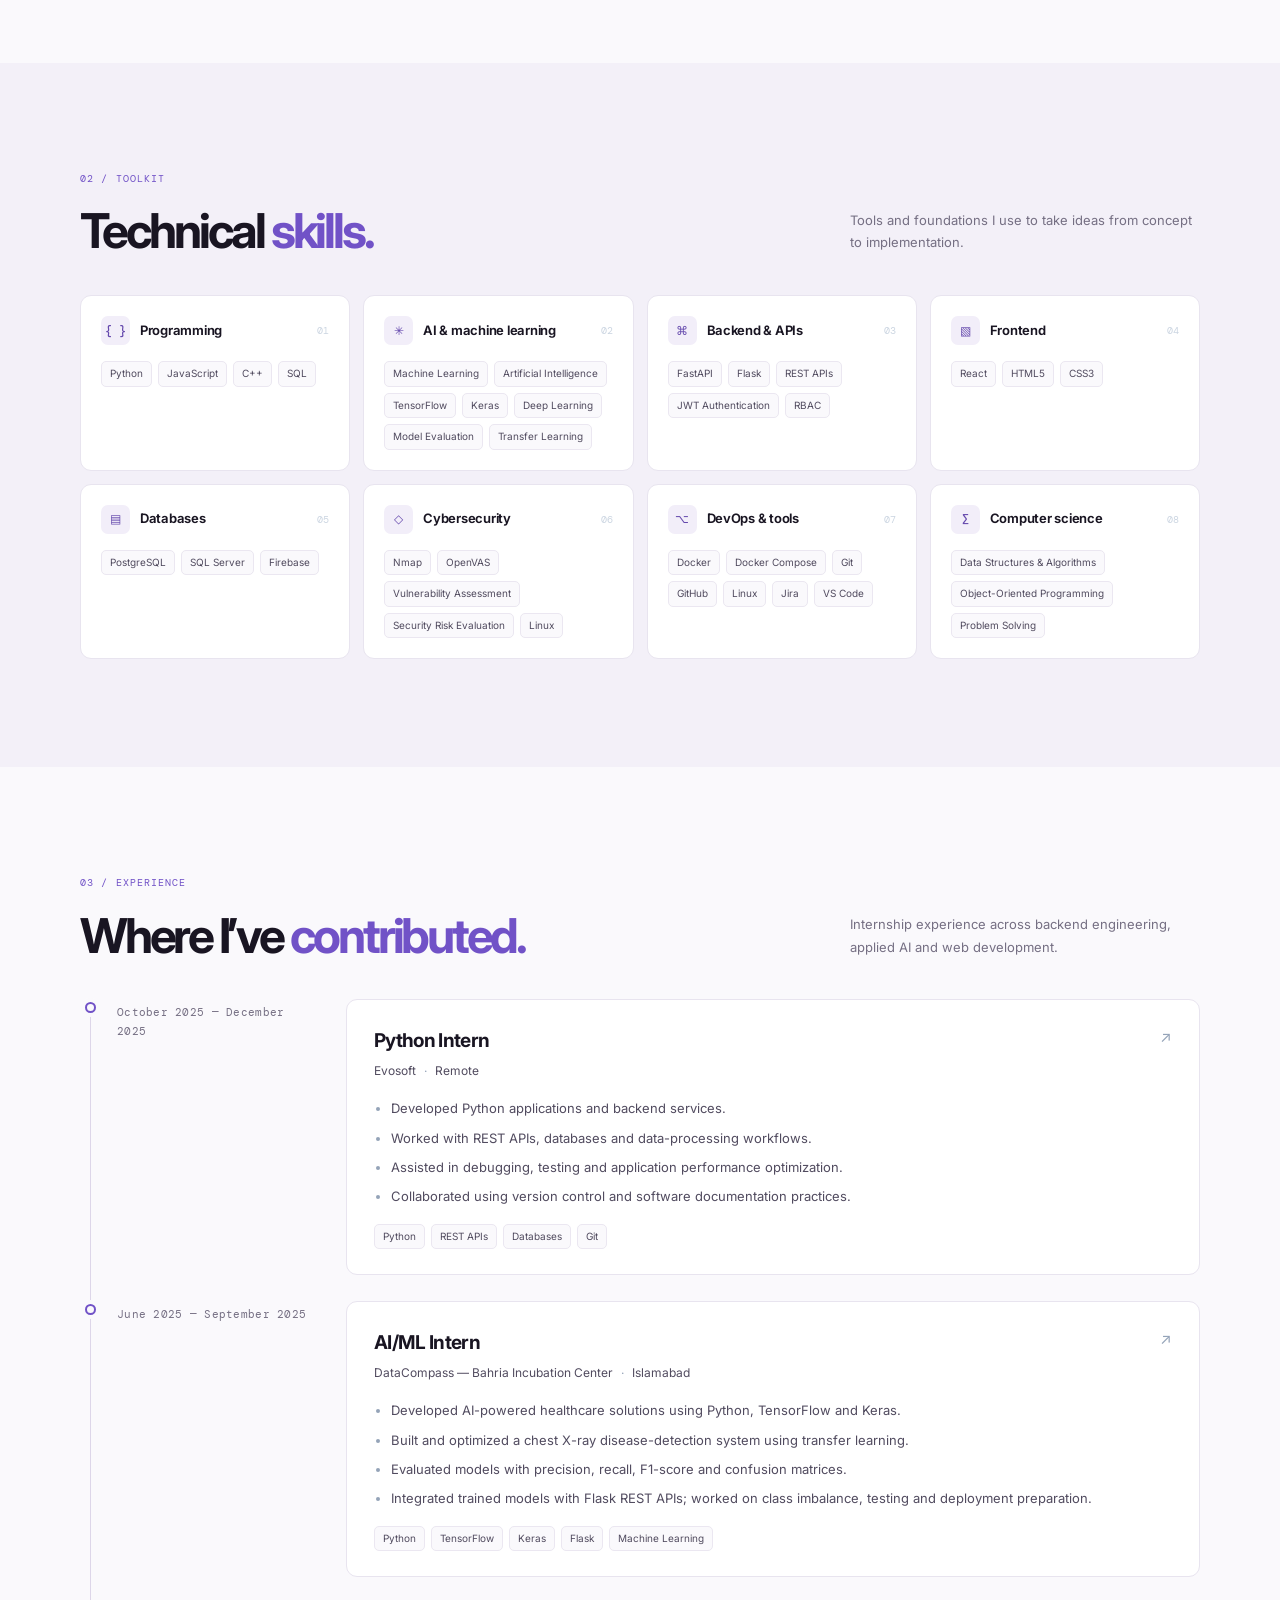
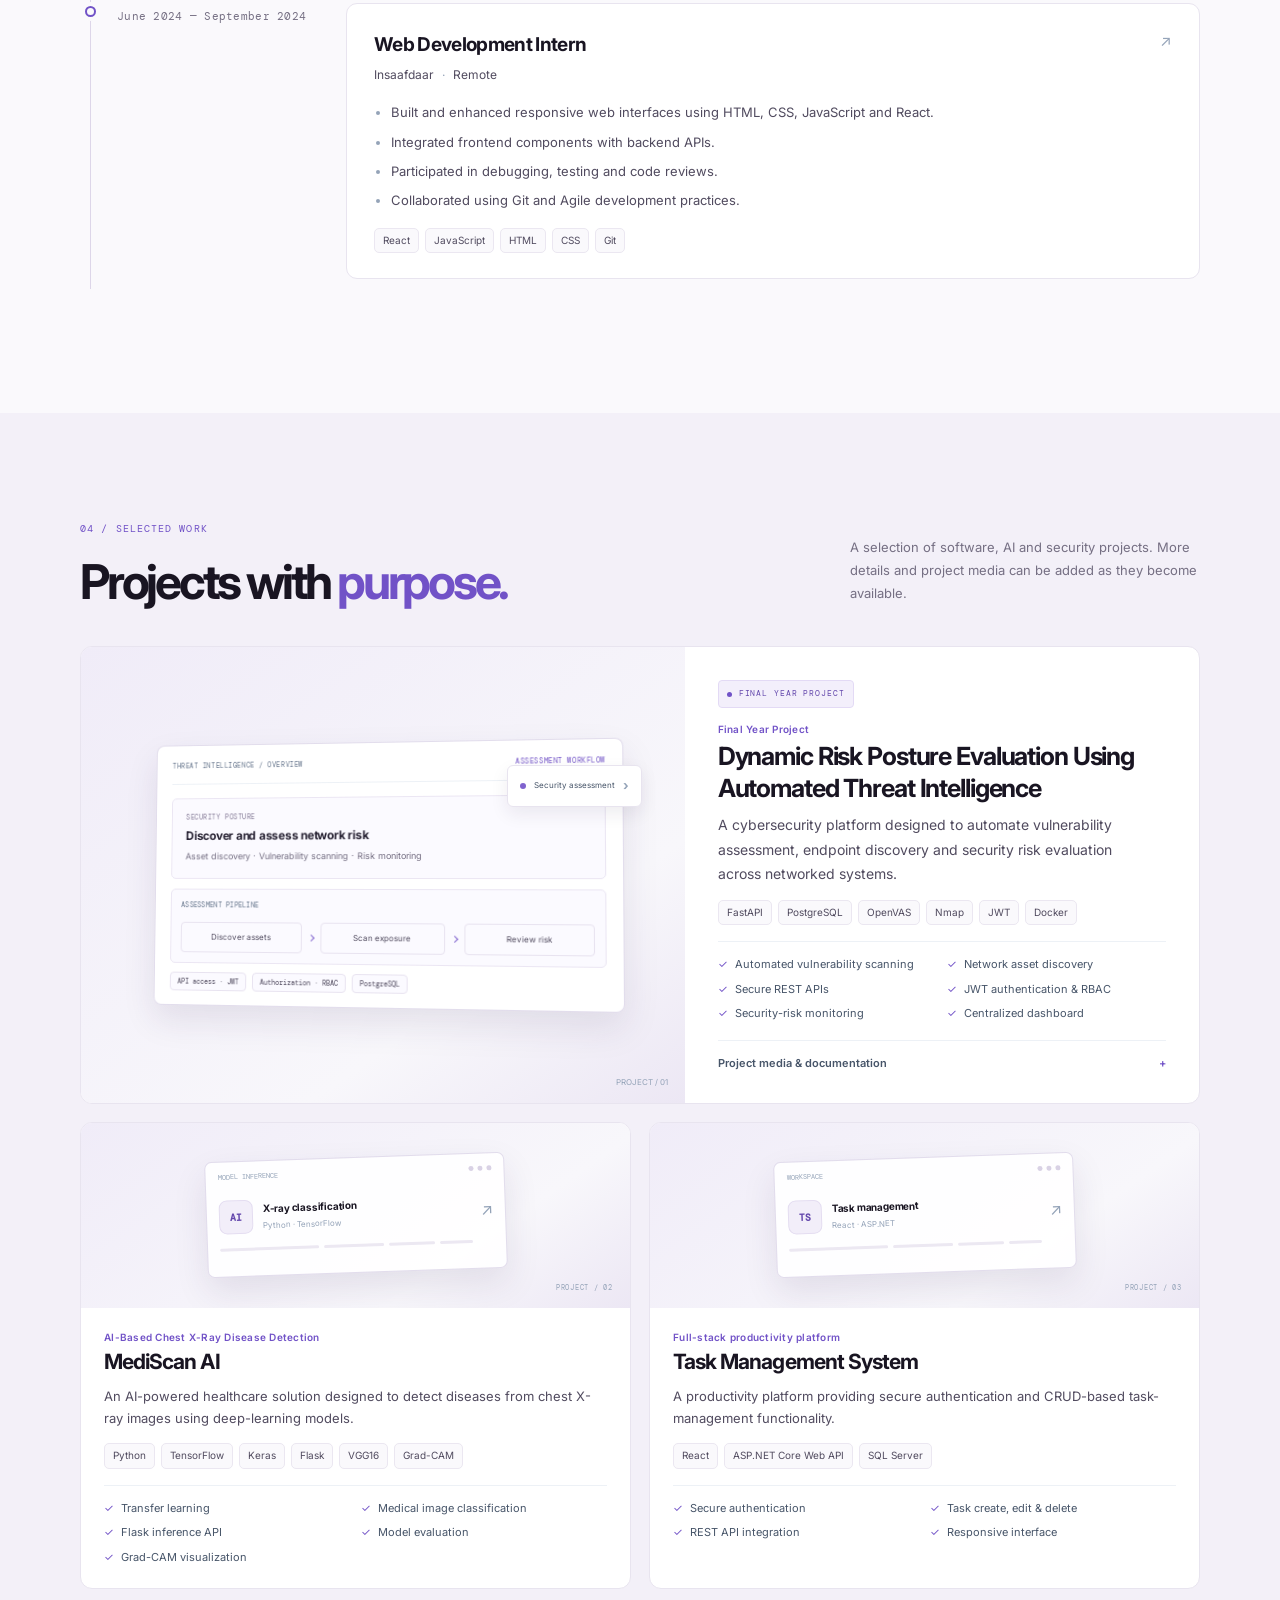
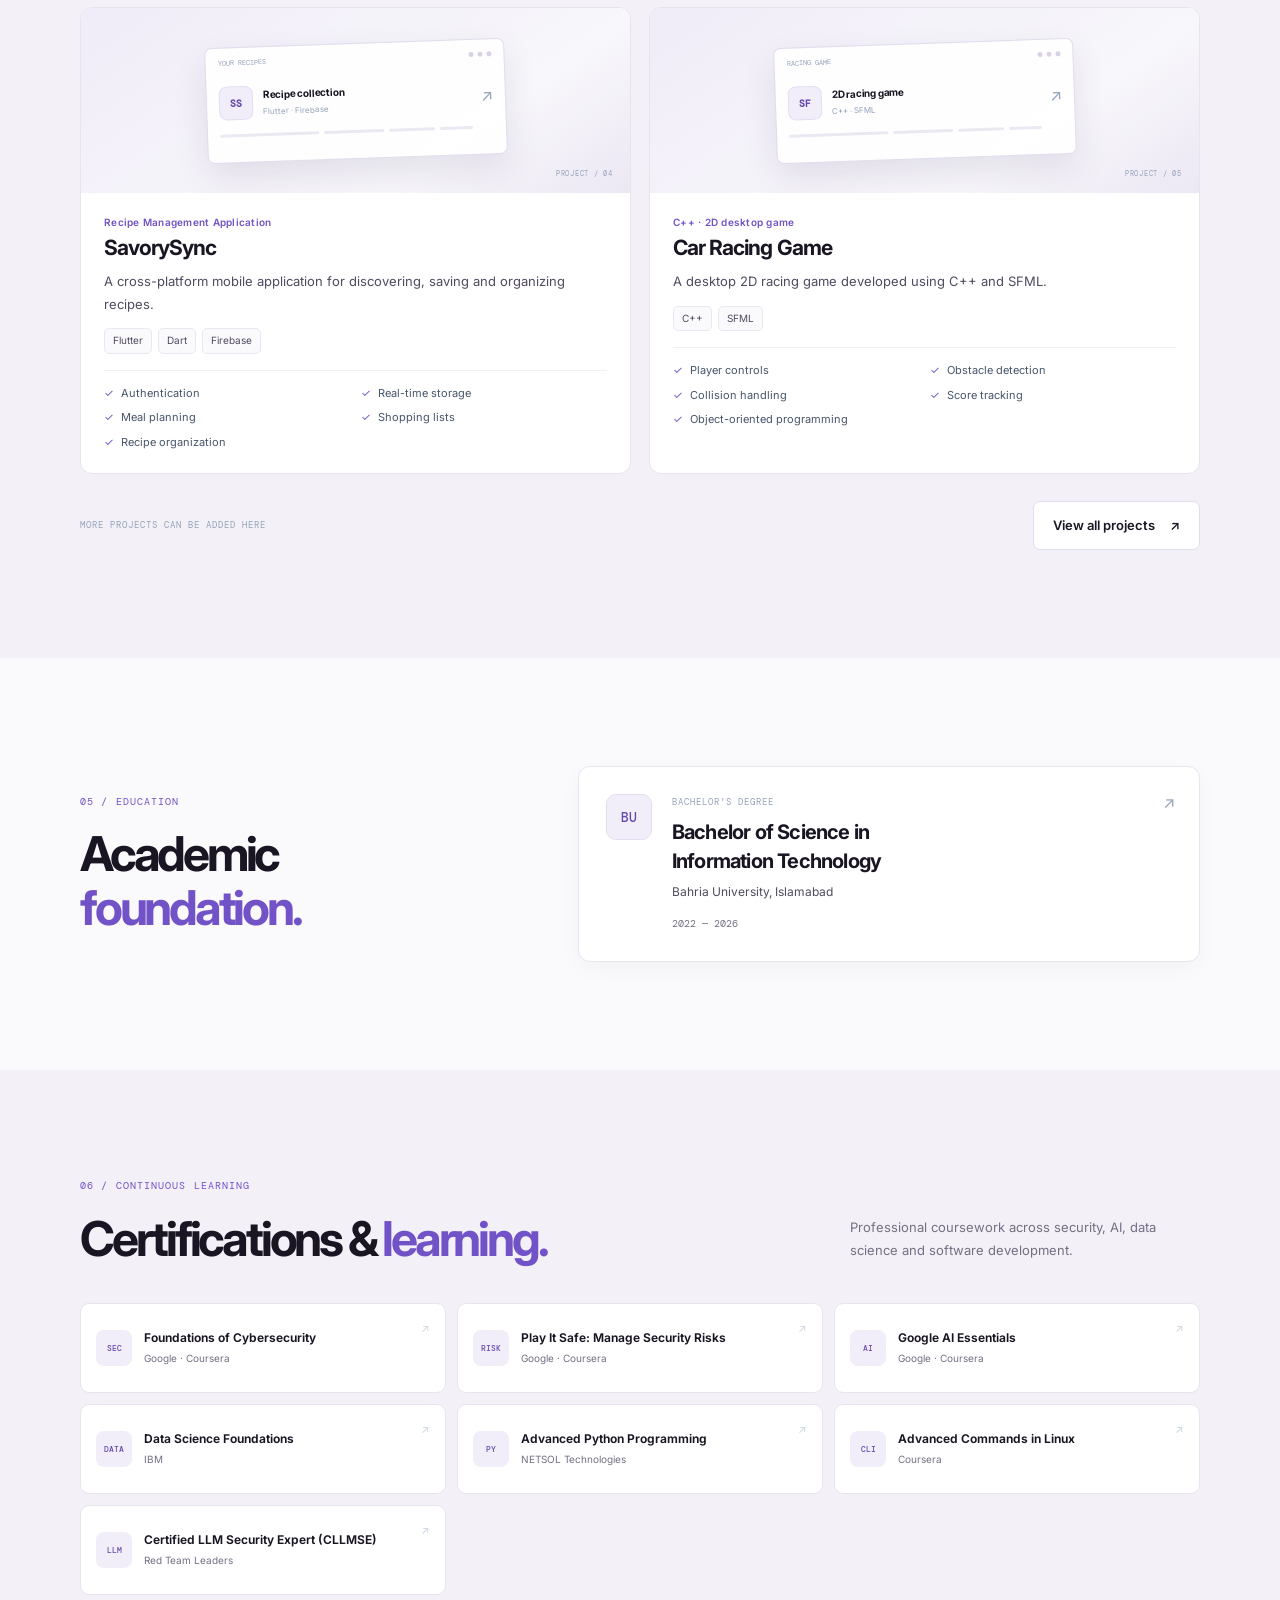
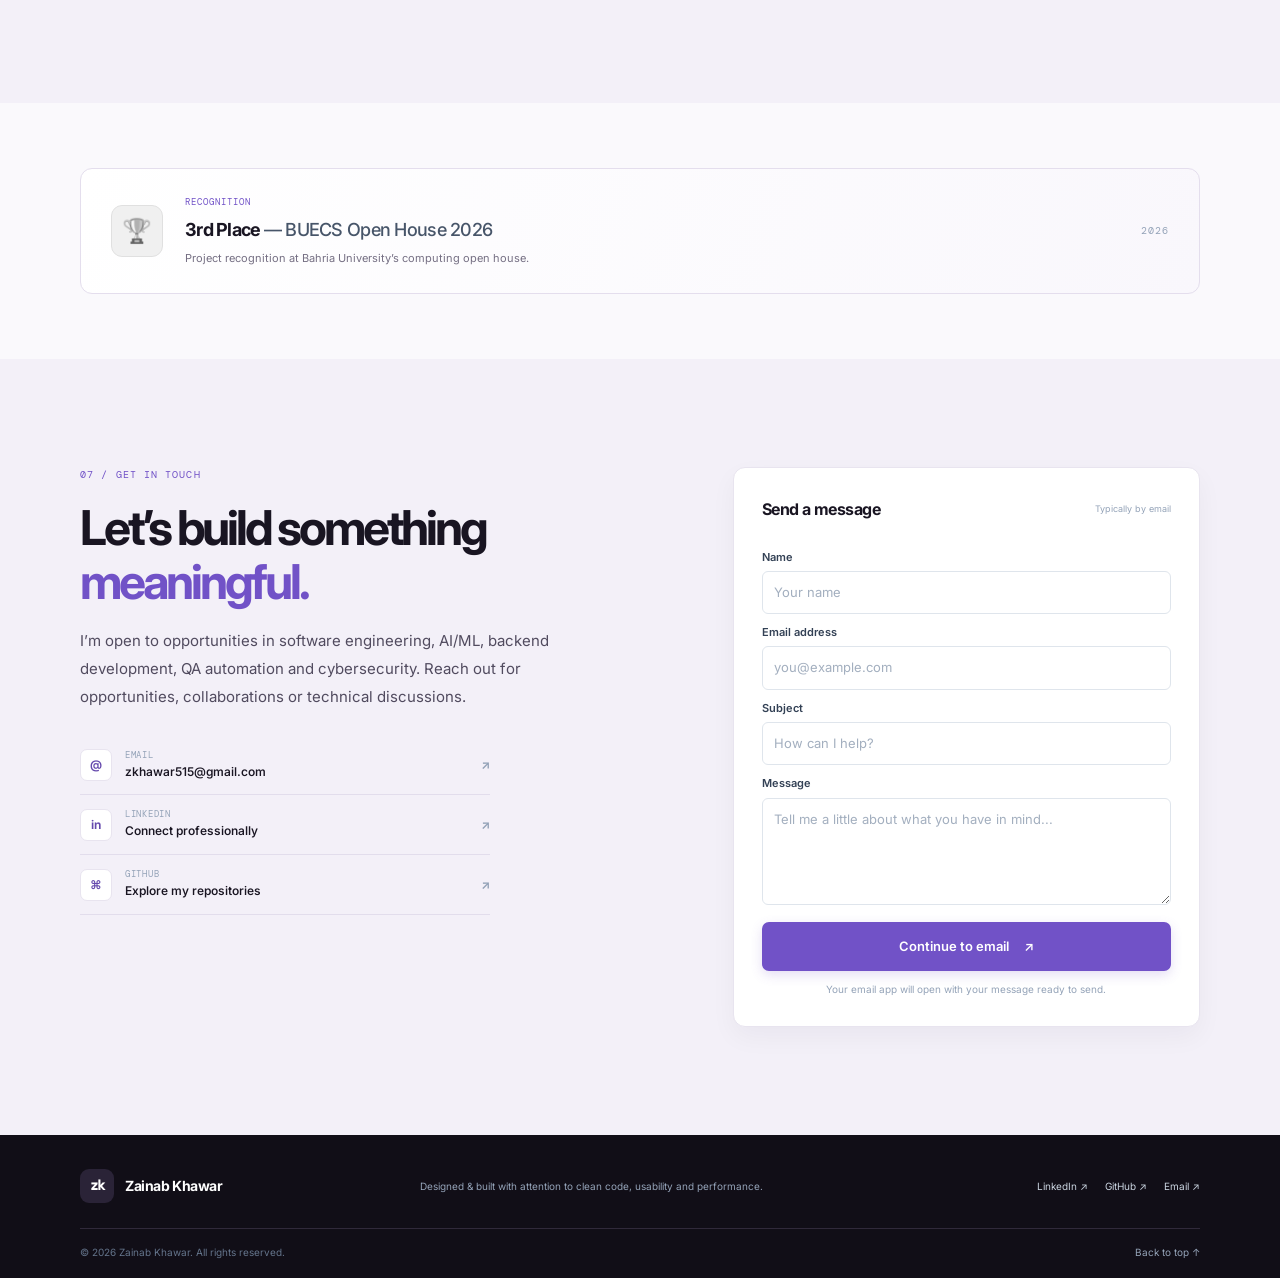
==== commit d1dbc8f8: "Apply violet ink and white portfolio theme" ====
--- a/index.html
+++ b/index.html
@@ -13,6 +13,7 @@
     <link rel="preconnect" href="https://fonts.gstatic.com" crossorigin />
     <link href="https://fonts.googleapis.com/css2?family=DM+Mono:wght@400;500&family=Inter:wght@400;500;600;700;800&display=swap" rel="stylesheet" />
     <link rel="stylesheet" href="styles.css" />
+    <link rel="stylesheet" href="palette.css" />
     <script src="app.js" defer></script>
   </head>
   <body>
--- a/palette.css
+++ b/palette.css
@@ -0,0 +1,90 @@
+:root{
+  --paper:#faf9fc;
+  --white:#ffffff;
+  --ink:#191522;
+  --body:#514b5f;
+  --muted:#756f83;
+  --blue:#7152c7;
+  --blue-dark:#5e42b5;
+  --indigo:#8b5cf6;
+  --line:#e8e4ef;
+  --tint:#f3f0f8;
+  --navy:#110e17;
+  --shadow:0 12px 34px rgba(35,20,65,.07);
+}
+body{background:var(--paper);color:var(--ink)}
+.section-tint,.contact-section{background:var(--tint)}
+.site-header{background:rgba(250,249,252,.9)}
+.site-header.is-scrolled{border-color:rgba(232,228,239,.9);box-shadow:0 5px 22px rgba(25,21,34,.055)}
+.brand-mark{background:#191522}
+.button-primary{background:#7152c7;box-shadow:0 4px 12px rgba(113,82,199,.19)}
+.button-primary:hover{background:#5e42b5}
+.button-outline{border-color:#e2ddec;background:#fff;color:#191522}
+.button-outline:hover{border-color:#c7b9e2;background:#faf8fd}
+.button:focus-visible,a:focus-visible,.menu-toggle:focus-visible,summary:focus-visible{outline-color:rgba(113,82,199,.48)}
+.hero{background:radial-gradient(ellipse at 83% 38%,rgba(232,224,250,.45),transparent 40%),var(--paper)}
+.hero h1 span,.section-title span,.section-kicker,.project-subtitle,.project-link,.projects-bottom .button:hover,.hero-footnote span:last-child span{color:#7152c7}
+.status-dot{background:#8063ce;box-shadow:0 0 0 3px rgba(113,82,199,.13)}
+.eyebrow-divider{color:#d2c9e0}
+.hero-visual{border-color:#e5dfee;box-shadow:0 22px 56px rgba(35,20,65,.09)}
+.visual-topline,.visual-footer,.visual-rule{border-color:#eeeaf3}
+.visual-topline i,.visual-topline i:first-child,.visual-topline i:nth-child(2),.visual-topline i:nth-child(3){background:#c6b7e5}
+.visual-topline i:nth-child(2){background:#a992d8}
+.visual-topline i:nth-child(3){background:#8c76c1}
+.code-purple,.code-blue{color:#7152c7}
+.code-green{color:#7256bf}
+.code-orange{color:#6a4cb8}
+.focus-icon,.skill-icon,.cert-icon{background:#f2eef9;color:#6549ad}
+.icon-blue,.icon-violet{background:#f0eafb;color:#684daf}
+.icon-slate{background:#f1eff5;color:#514b5f}
+.highlight-card{border-color:#e8e4ef;box-shadow:0 3px 12px rgba(35,20,65,.025)}
+.highlight-card strong{color:#7152c7}
+.skill-card,.experience-card,.project-card,.education-card,.cert-card,.contact-form{border-color:#e8e4ef}
+.skill-card:hover,.cert-card:hover,.highlight-card:hover{box-shadow:0 12px 30px rgba(35,20,65,.08)}
+.tag{background:#faf9fc;border-color:#ebe7f1;color:#514b5f}
+.timeline:before{background:#ddd6e9}
+.timeline-marker{border-color:#7152c7;background:var(--paper);box-shadow:0 0 0 4px var(--paper)}
+.project-art,.art-risk,.art-med,.art-task,.art-savory,.art-racing{background:linear-gradient(145deg,#f0ecf8,#f8f7fb 70%,#ece7f4)}
+.art-window,.mini-window{border-color:rgba(145,126,183,.26);box-shadow:0 15px 34px rgba(45,31,75,.1)}
+.art-window-head span:last-child{color:#7152c7}
+.art-overview,.art-metrics>div,.art-chart{background:#fbfaff;border-color:#ebe6f3}
+.art-overview>span,.art-metrics small{color:#847a96}
+.art-overview>b,.art-metrics b{color:#282334}
+.art-overview>p,.metric-caption{color:#756f83}
+.metric-line{background:#ebe6f3}
+.metric-line i{background:#9278d1}
+.chart-bars{border-color:#e8e4ef;background:repeating-linear-gradient(to bottom,transparent 0,transparent 20px,#f0edf5 21px)}
+.chart-bars i{background:linear-gradient(#886bc9,#c0b2e6)}
+.workflow-steps span,.art-controls span{background:#fbfaff;border-color:#e8e3f0;color:#514b5f}
+.workflow-steps i{border-color:#8063ce}
+.art-side-note{border-color:#e8e4ef;box-shadow:0 7px 18px rgba(35,20,65,.08)}
+.art-note-dot{background:#8063ce}
+.project-label{background:#f3effb;border-color:#e3daf5;color:#6549ad}
+.project-label span{background:#7152c7}
+.project-assets summary span,.project-features i{color:#7152c7}
+.mini-symbol{background:#f2eef9;border-color:#e4ddf1;color:#6549ad}
+.art-savory .mini-symbol{background:#f2eef9;border-color:#e4ddf1;color:#6549ad}
+.mini-window-bar i{background:#d9d2e5}
+.mini-bottom i{background:#ece8f2}
+.education-icon{background:#f2eef9;border-color:#e4ddf1;color:#6549ad}
+.cert-icon{background:#f2eef9;color:#6549ad}
+.achievement-card{background:linear-gradient(110deg,#fff,#f9f7fc);border-color:#e4deed}
+.achievement-icon{background:#f2eef9;border-color:#e4ddf1;color:#6549ad;filter:grayscale(1)}
+.contact-links>a{border-color:#e2ddec}
+.contact-link-icon{border-color:#e8e4ef;color:#6549ad}
+.contact-links>a:hover>span:nth-child(2),.contact-links>a:hover b{color:#7152c7}
+.contact-form input:focus,.contact-form textarea:focus{border-color:#a38dd8;box-shadow:0 0 0 3px rgba(113,82,199,.12)}
+.site-footer{background:#110e17}
+.footer-brand .brand-mark{background:#2a2337}
+.footer-bottom{border-color:#30293a}
+.reveal{transition:opacity .45s ease,transform .45s ease}
+.toolbar button{background:#7152c7}
+.resume .eyebrow,.resume section h2,.resume .stack,.resume .contact a{color:#7152c7}
+.resume section h2{border-color:#e8e4ef}
+.resume-head{border-color:#191522}
+.resume footer{border-color:#e8e4ef}
+.case-hero{background:radial-gradient(ellipse at 85% 30%,rgba(232,224,250,.4),transparent 40%),var(--paper)}
+.case-block{border-color:#e8e4ef}
+.media-slot{border-color:#d3c8e7;background:#faf9fc}
+@media(prefers-reduced-motion:reduce){.reveal{opacity:1;transform:none}}
+@media print{.resume section h2,.resume .eyebrow,.resume .stack{color:#4a356f!important}.resume{color:#191522}}
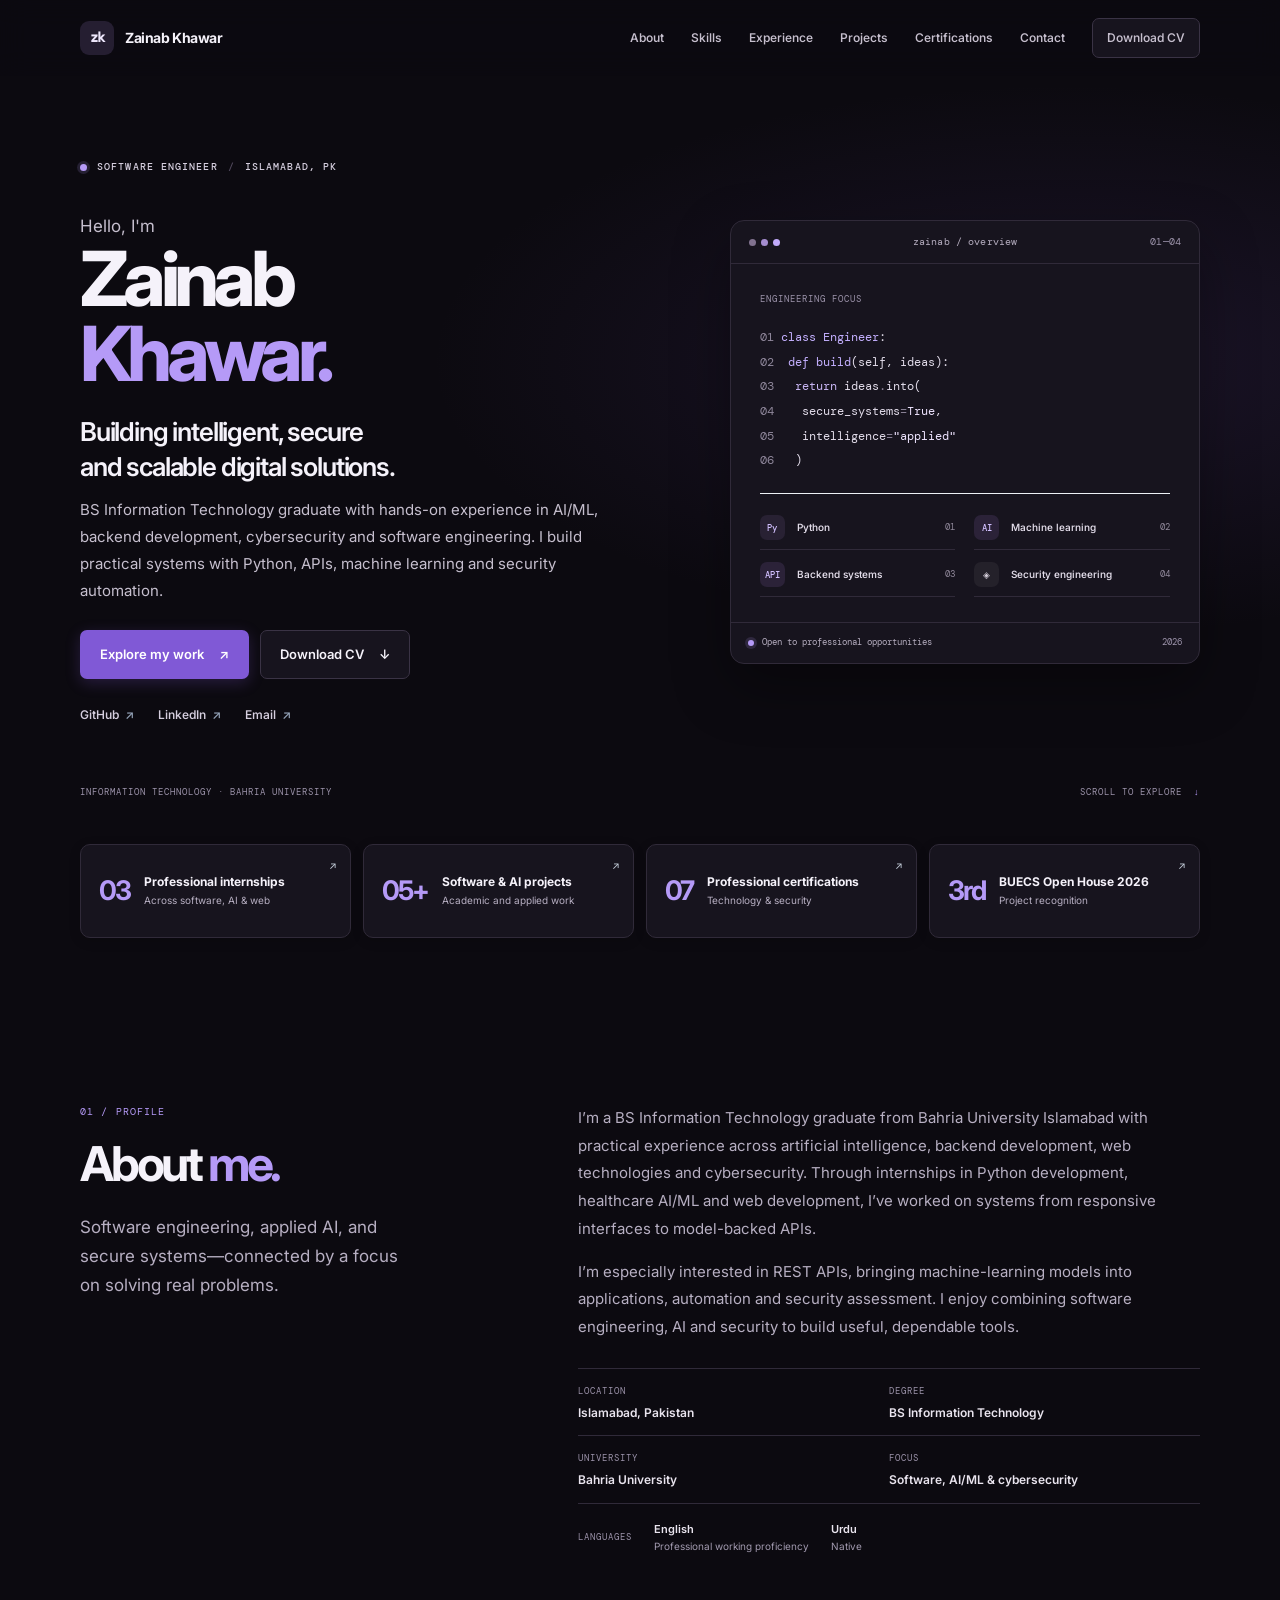
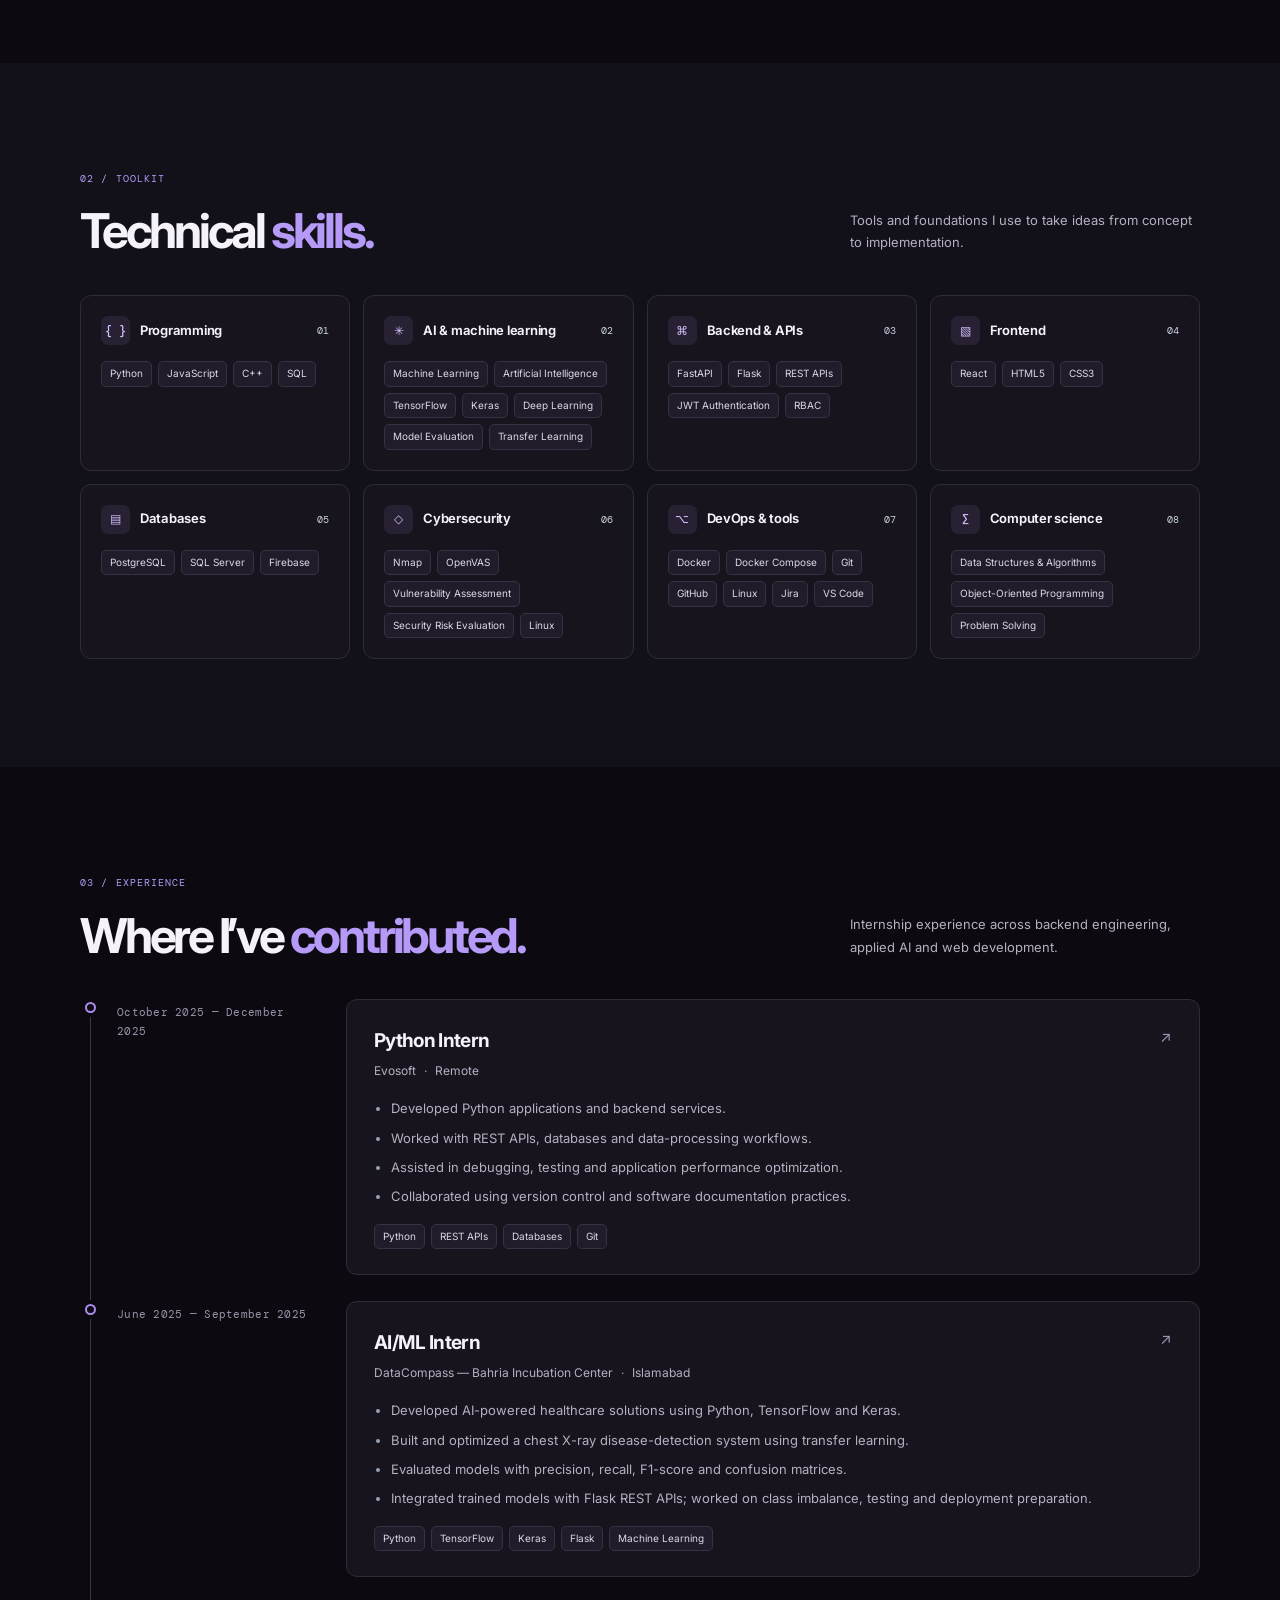
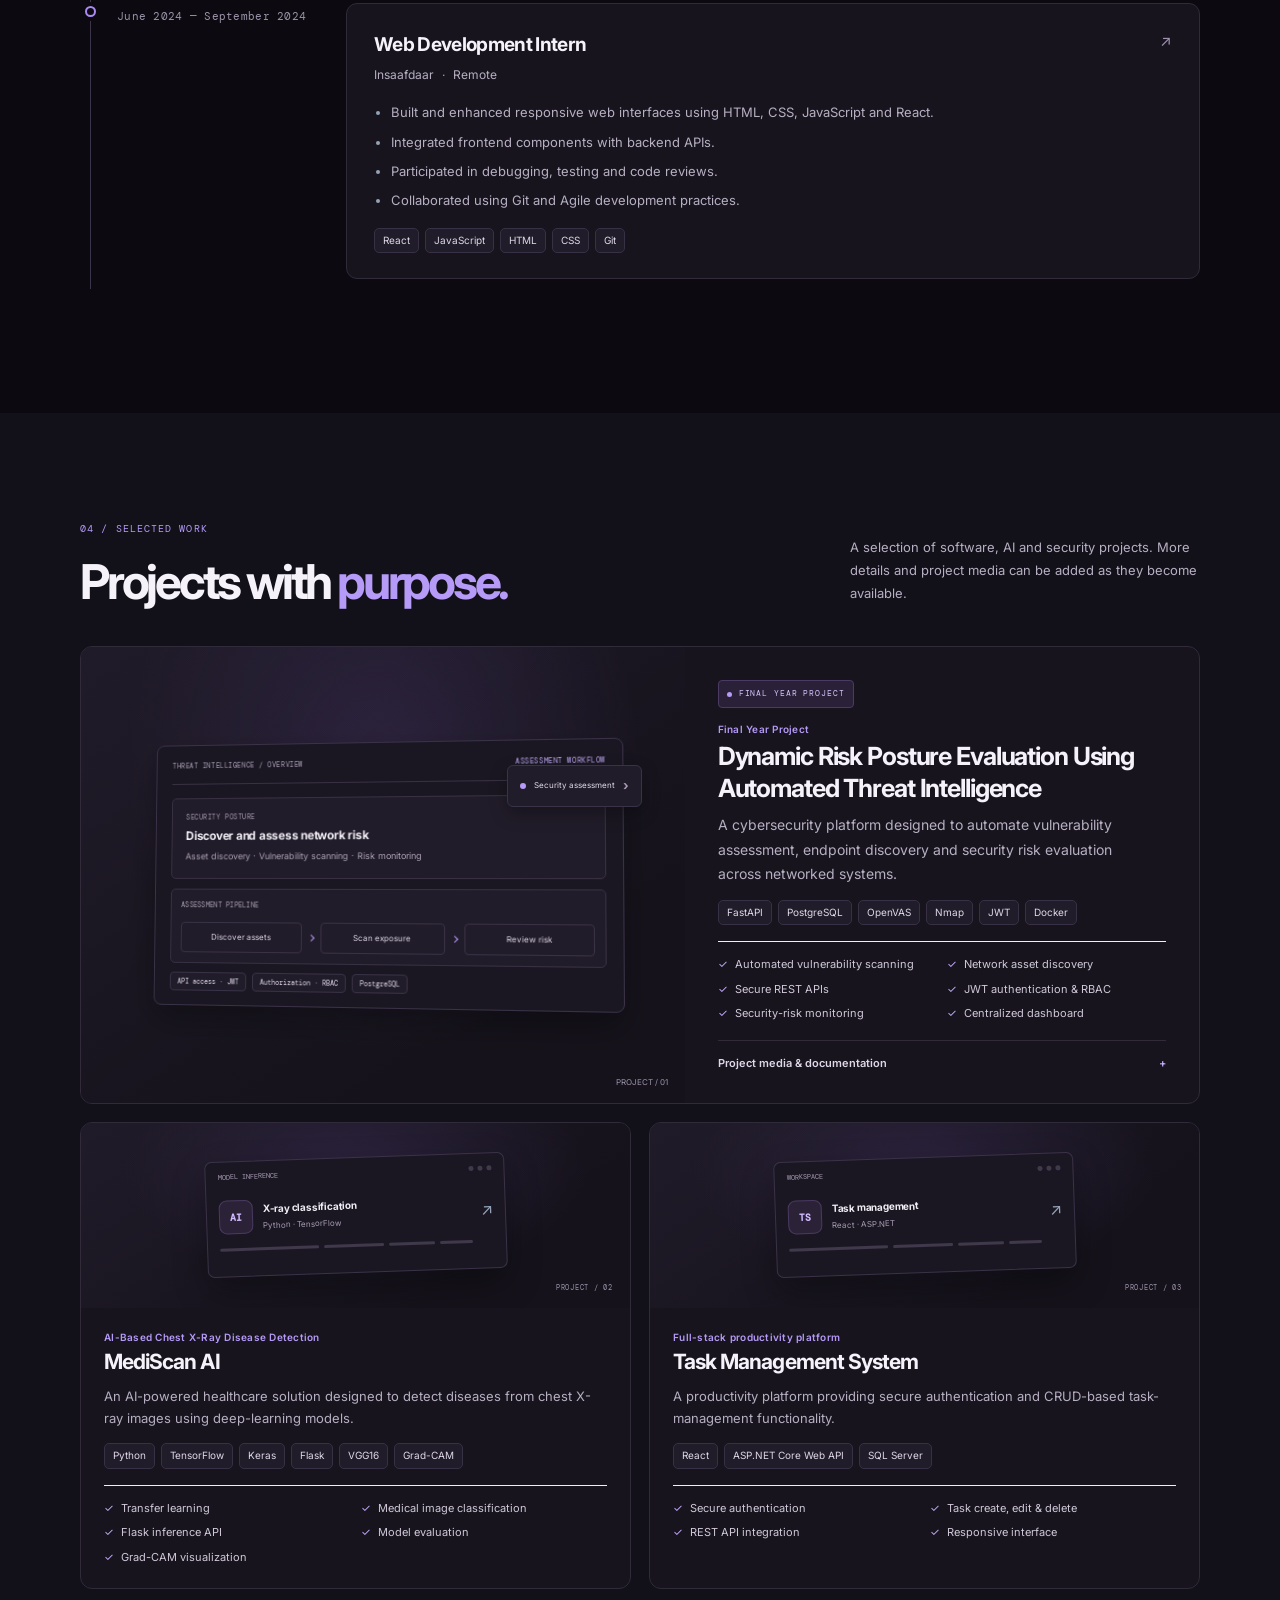
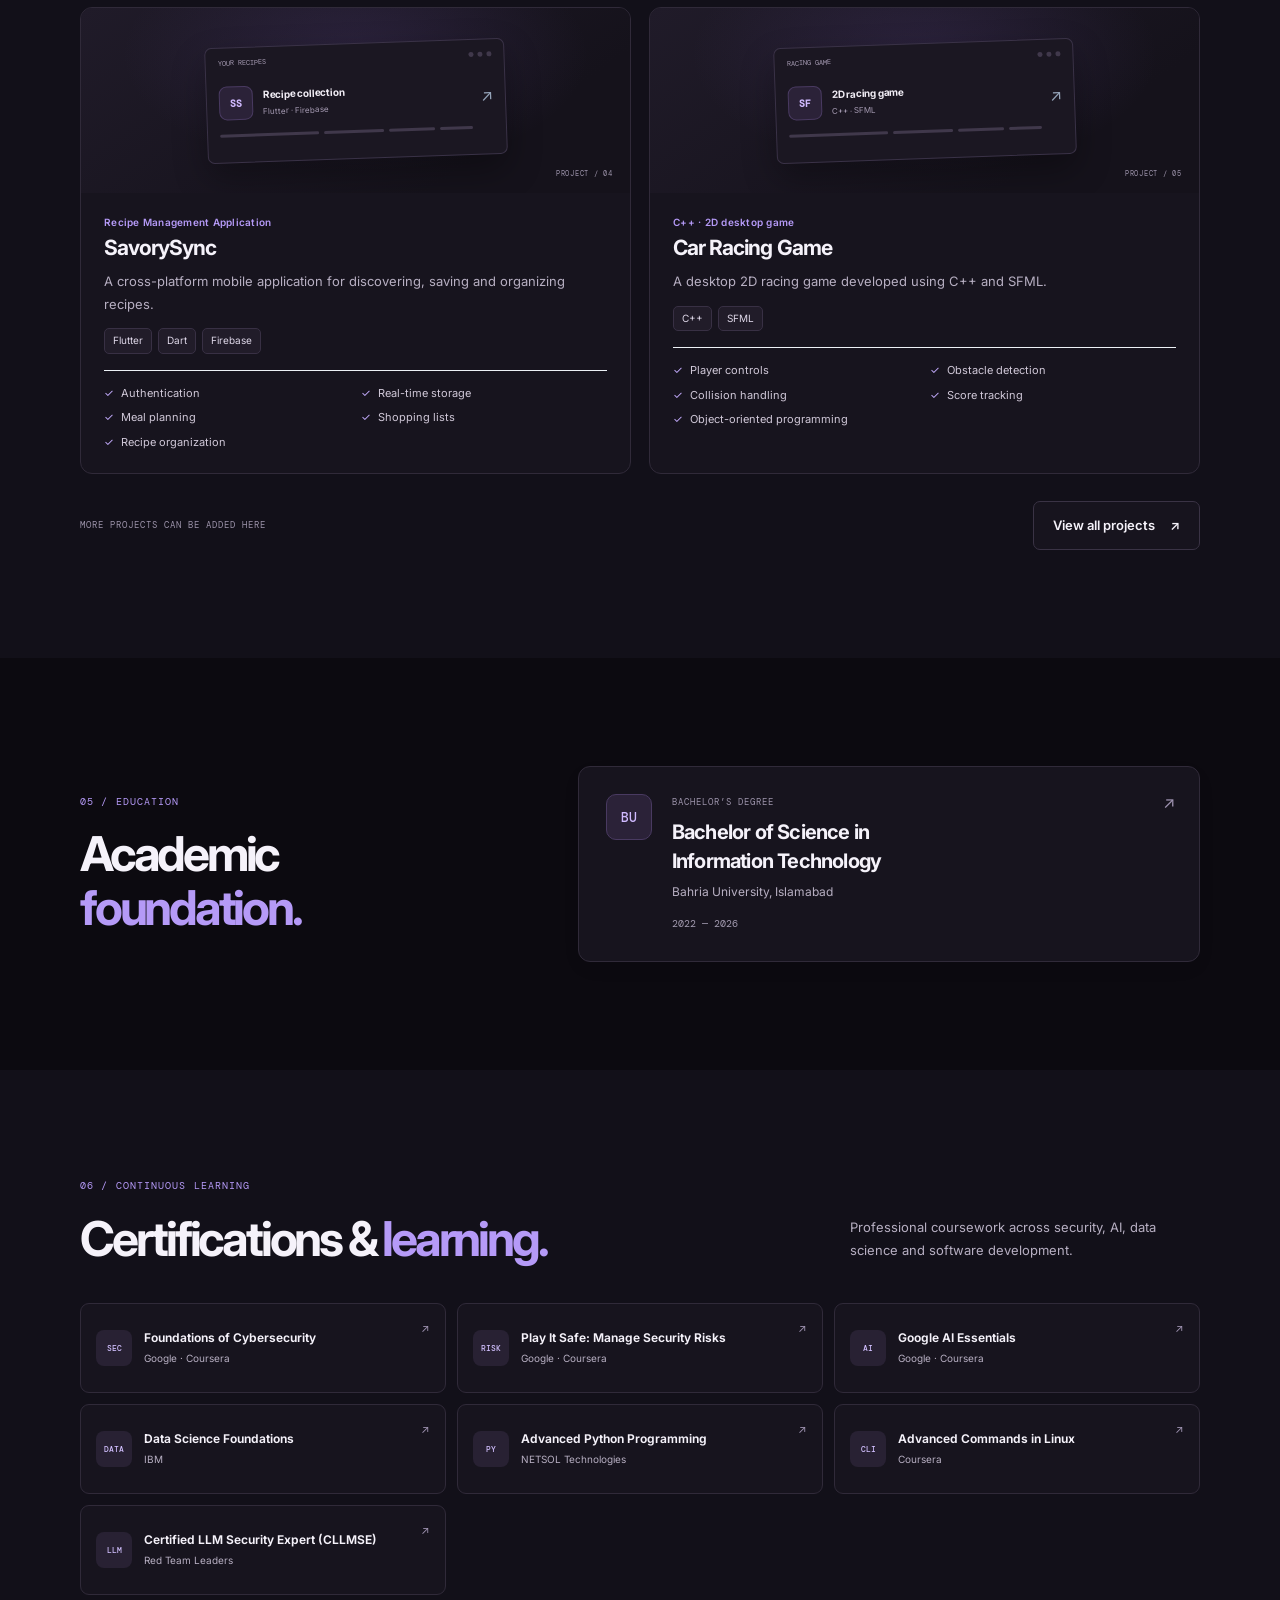
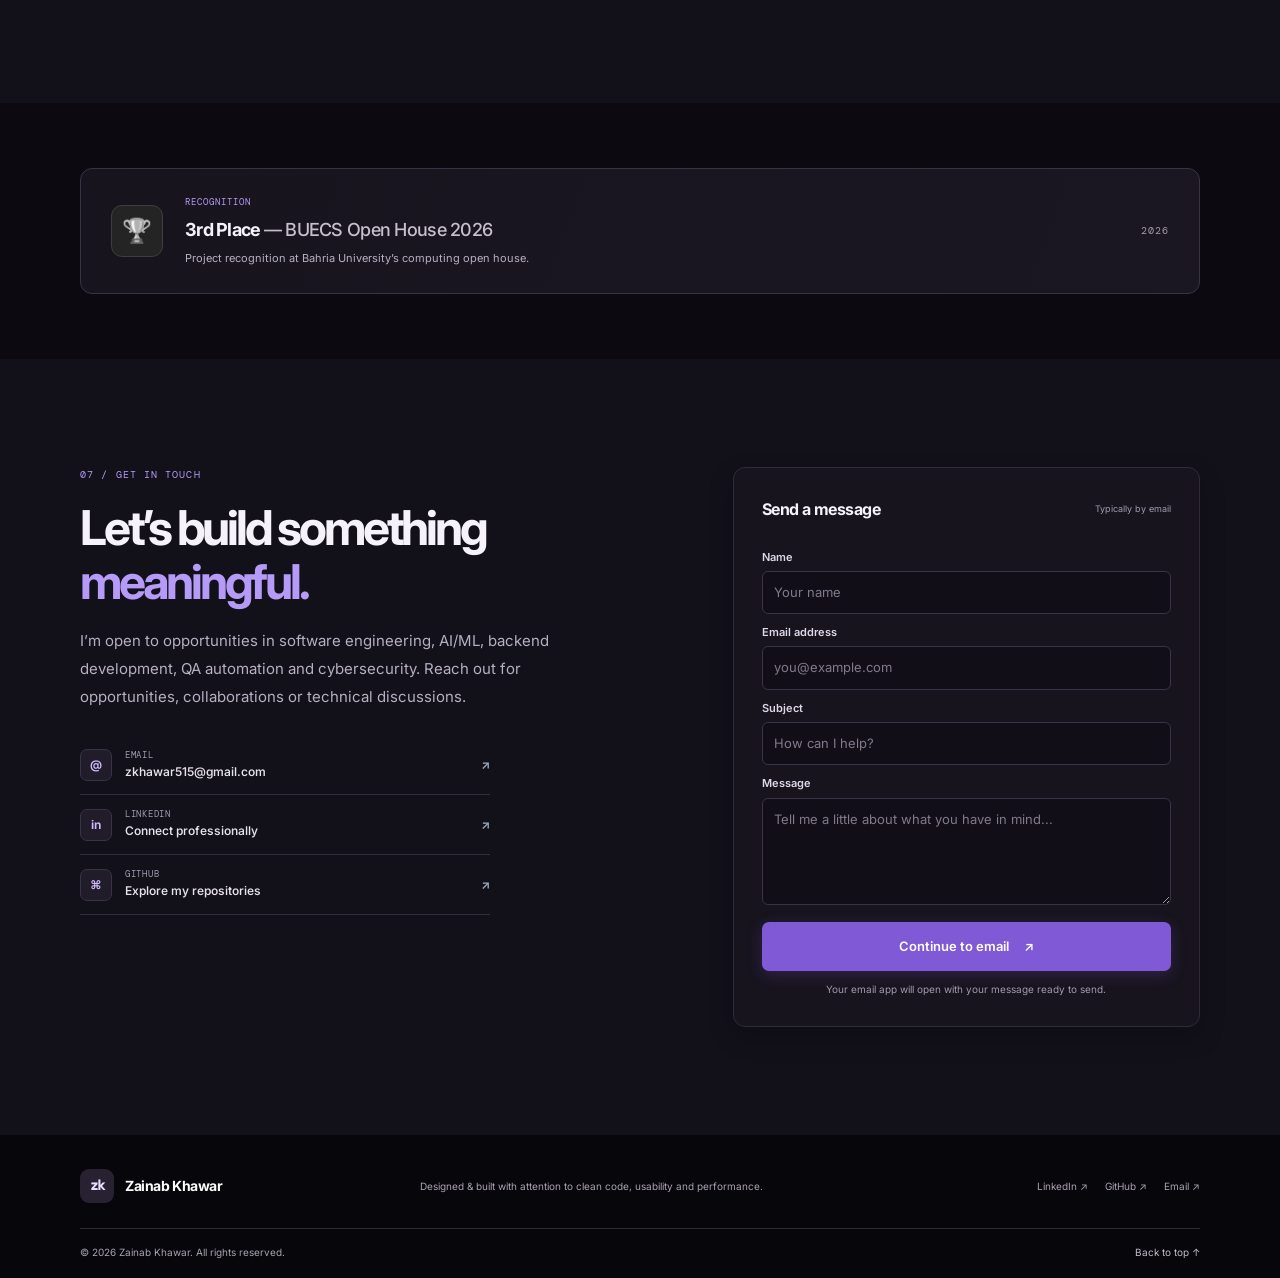
==== commit c9428e03: "Add supplied CV PDF to portfolio" ====
--- a/index.html
+++ b/index.html
@@ -24,7 +24,7 @@
         <button class="menu-toggle" aria-label="Open navigation menu" aria-expanded="false" aria-controls="nav-links"><span></span><span></span></button>
         <div class="nav-links" id="nav-links">
           <a href="#about">About</a><a href="#skills">Skills</a><a href="#experience">Experience</a><a href="#projects">Projects</a><a href="#certifications">Certifications</a><a href="#contact">Contact</a>
-          <a class="button button-small button-outline cv-button" href="cv.html" download="Zainab-Khawar-CV.html">Download CV</a>
+          <a class="button button-small button-outline cv-button" href="Zainab_Khawar.pdf" download="Zainab-Khawar-CV.pdf">Download CV</a>
         </div>
       </nav>
     </header>
@@ -37,7 +37,7 @@
             <h1>Zainab<br /><span>Khawar.</span></h1>
             <h2>Building intelligent, secure<br class="desktop-break" /> and scalable digital solutions.</h2>
             <p class="hero-description">BS Information Technology graduate with hands-on experience in AI/ML, backend development, cybersecurity and software engineering. I build practical systems with Python, APIs, machine learning and security automation.</p>
-            <div class="hero-actions"><a class="button button-primary" href="#projects">Explore my work <span aria-hidden="true">↗</span></a><a class="button button-outline cv-button" href="cv.html" download="Zainab-Khawar-CV.html">Download CV <span aria-hidden="true">↓</span></a></div>
+            <div class="hero-actions"><a class="button button-primary" href="#projects">Explore my work <span aria-hidden="true">↗</span></a><a class="button button-outline cv-button" href="Zainab_Khawar.pdf" download="Zainab-Khawar-CV.pdf">Download CV <span aria-hidden="true">↓</span></a></div>
             <div class="social-links" aria-label="Social links"><a href="https://github.com/zainab259" target="_blank" rel="noreferrer">GitHub <span aria-hidden="true">↗</span></a><a href="https://linkedin.com/in/zainab-khawar-a963aa30b" target="_blank" rel="noreferrer">LinkedIn <span aria-hidden="true">↗</span></a><a href="mailto:zkhawar515@gmail.com">Email <span aria-hidden="true">↗</span></a></div>
           </div>
           <div class="hero-visual" aria-label="Developer workspace illustration">
--- a/palette.css
+++ b/palette.css
@@ -88,3 +88,150 @@
 .media-slot{border-color:#d3c8e7;background:#faf9fc}
 @media(prefers-reduced-motion:reduce){.reveal{opacity:1;transform:none}}
 @media print{.resume section h2,.resume .eyebrow,.resume .stack{color:#4a356f!important}.resume{color:#191522}}
+
+/* Dark violet theme: charcoal surfaces, white type and restrained purple accents */
+:root{
+  --paper:#0c0a10;
+  --white:#17141e;
+  --ink:#f5f2fa;
+  --body:#c6bfce;
+  --muted:#a29aaf;
+  --blue:#b59af7;
+  --blue-dark:#a181f0;
+  --indigo:#c4b5fd;
+  --line:#302a39;
+  --tint:#121019;
+  --navy:#07060a;
+  --shadow:0 14px 38px rgba(0,0,0,.26);
+}
+body{background:var(--paper);color:var(--ink)}
+.section-tint,.contact-section{background:var(--tint)}
+.site-header{background:rgba(12,10,16,.88)}
+.site-header.is-scrolled{border-color:rgba(58,49,70,.76);box-shadow:0 5px 22px rgba(0,0,0,.24)}
+.brand-mark{background:#251e31;color:#eee7fc}
+.button-primary{background:#8059d6;color:#fff;box-shadow:0 4px 15px rgba(128,89,214,.24)}
+.button-primary:hover{background:#704ac6}
+.button-outline{border-color:#3a3345;background:#17141e;color:#f5f2fa}
+.button-outline:hover{border-color:#6e5b91;background:#201b2a}
+.button:focus-visible,a:focus-visible,.menu-toggle:focus-visible,summary:focus-visible{outline-color:rgba(181,154,247,.62)}
+.hero{background:radial-gradient(ellipse at 83% 38%,rgba(83,57,130,.22),transparent 42%),var(--paper)}
+.hero h1 span,.section-title span,.section-kicker,.project-subtitle,.project-link,.projects-bottom .button:hover,.hero-footnote span:last-child span{color:#b59af7}
+.status-dot{background:#b59af7;box-shadow:0 0 0 3px rgba(181,154,247,.15)}
+.eyebrow,.social-links a{color:#d5cede}
+.eyebrow-divider{color:#51495d}
+.site-header .nav-links>a{color:#c6bfce}
+.hero-visual,.highlight-card,.skill-card,.experience-card,.project-card,.education-card,.cert-card,.contact-form,.case-block{background:#17141e;border-color:#302a39}
+.hero-visual{box-shadow:0 22px 56px rgba(0,0,0,.34)}
+.visual-topline,.visual-footer{border-color:#302a39;color:#b5adbf}
+.visual-topline i,.visual-topline i:first-child,.visual-topline i:nth-child(2),.visual-topline i:nth-child(3){background:#81728f}
+.visual-topline i:nth-child(2){background:#a58dcf}
+.visual-topline i:nth-child(3){background:#c1aafa}
+.visual-label,.meta-label,.mono,.timeline-date,.hero-footnote,.art-stamp,.project-art-index{color:#9c93aa}
+.visual-code{color:#e2dcea}
+.code-muted{color:#8f879b}
+.code-purple,.code-blue{color:#c4b0ff}
+.code-green{color:#cab7f6}
+.code-orange{color:#eee4ff}
+.visual-rule,.focus-item{border-color:#302a39}
+.focus-item{color:#e3ddea}
+.focus-item b{color:#928a9c}
+.focus-icon,.skill-icon,.cert-icon{background:#282133;color:#d2c0ff}
+.icon-blue,.icon-violet{background:#2b2238;color:#d2c0ff}
+.icon-slate{background:#24212a;color:#d4ceda}
+.highlight-card{box-shadow:0 3px 12px rgba(0,0,0,.16)}
+.highlight-card:hover,.skill-card:hover,.cert-card:hover{box-shadow:0 14px 32px rgba(0,0,0,.3)}
+.highlight-card strong{color:#b59af7}
+.highlight-card b,.skill-title h3,.experience-head h3,.project-body h3,.cert-card h3,.education-card h3,.form-heading h3{color:#f5f2fa}
+.highlight-card div span,.section-side-note,.body-copy,.section-lead,.company,.experience-card ul,.project-description,.cert-card p,.education-card p:not(.meta-label),.achievement-card p:last-child,.case-block p{color:#b7afc2}
+.info-grid,.info-item{border-color:#302a39}
+.info-item strong,.languages>span:not(.meta-label){color:#e9e4ee}
+.languages small{color:#a29aaf}
+.skill-card,.experience-card,.education-card,.cert-card,.contact-form{border-color:#302a39}
+.tag{background:#211c29;border-color:#383044;color:#ded7e8}
+.timeline:before{background:#3c3448}
+.timeline-marker{border-color:#aa8bf2;background:#0c0a10;box-shadow:0 0 0 4px #0c0a10}
+.experience-arrow,.education-mark,.cert-arrow{color:#9f93b1}
+.project-art,.art-risk,.art-med,.art-task,.art-savory,.art-racing{background:radial-gradient(ellipse at 50% 25%,rgba(102,76,155,.22),transparent 60%),linear-gradient(145deg,#201b29,#15121b 75%)}
+.art-window,.mini-window{background:#1b1722;border-color:#3a3247;box-shadow:0 15px 34px rgba(0,0,0,.3)}
+.art-window-head{border-color:#383143;color:#aca3b8}
+.art-window-head span:last-child{color:#c2adfa}
+.art-overview,.art-metrics>div,.art-chart{background:#211c29;border-color:#383143}
+.art-overview>span,.art-metrics small{color:#a69bb3}
+.art-overview>b,.art-metrics b{color:#f1edf5}
+.art-overview>p,.metric-caption,.chart-label,.chart-label span{color:#aaa1b5}
+.metric-line{background:#3a3344}
+.metric-line i{background:#a187e4}
+.chart-bars{border-color:#383143;background:repeating-linear-gradient(to bottom,transparent 0,transparent 20px,#302a39 21px)}
+.chart-bars i{background:linear-gradient(#a98eef,#7560a8)}
+.workflow-steps span,.art-controls span{background:#211c29;border-color:#3a3247;color:#ddd5e8}
+.workflow-steps i{border-color:#b59af7}
+.art-side-note{background:#211c29;border-color:#3a3247;color:#e1dbe9;box-shadow:0 7px 18px rgba(0,0,0,.28)}
+.art-side-note b{color:#a69bb3}
+.art-note-dot{background:#b59af7}
+.project-label{background:#2a2138;border-color:#4a3b64;color:#d4c4fa}
+.project-label span{background:#b59af7}
+.project-features span{color:#d0c8d8}
+.project-features i,.project-assets summary span{color:#c5adff}
+.project-assets{border-color:#302a39}
+.project-assets summary{color:#ded7e8}
+.project-assets p{color:#aaa1b5}
+.mini-window-bar{color:#a69bb3}
+.mini-window-bar i,.mini-bottom i{background:#40384b}
+.mini-content b{color:#f1edf5}
+.mini-content>div span{color:#a69bb3}
+.mini-symbol,.art-savory .mini-symbol{background:#2b2238;border-color:#493a61;color:#d0baff}
+.projects-bottom .meta-label{color:#9c93aa}
+.education-icon{background:#2b2238;border-color:#493a61;color:#d0baff}
+.achievement-card{background:linear-gradient(110deg,#17141e,#1b1722);border-color:#3a3247}
+.achievement-icon{background:#292135;border-color:#47385e;color:#d9c9ff;filter:grayscale(1)}
+.achievement-card h2{color:#f5f2fa}
+.achievement-card h2 span{color:#c6bfce}
+.achievement-year{color:#a29aaf}
+.contact-links>a{border-color:#342e3d}
+.contact-links>a>span:nth-child(2){color:#e7e1ec}
+.contact-links small{color:#a29aaf}
+.contact-link-icon{background:#211c29;border-color:#3a3247;color:#d0baff}
+.contact-links>a:hover>span:nth-child(2),.contact-links>a:hover b{color:#c3aaff}
+.contact-form{box-shadow:0 10px 26px rgba(0,0,0,.22)}
+.form-heading span,.form-note{color:#a29aaf}
+.contact-form label{color:#ded7e8}
+.contact-form input,.contact-form textarea{background:#110e17;border-color:#3a3247;color:#f5f2fa}
+.contact-form input::placeholder,.contact-form textarea::placeholder{color:#81798c}
+.contact-form input:focus,.contact-form textarea:focus{border-color:#a88bea;box-shadow:0 0 0 3px rgba(181,154,247,.15)}
+.site-footer{background:#07060a}
+.footer-brand .brand-mark{background:#282132;color:#e8dfff}
+.footer-main>p,.footer-links a,.footer-bottom{color:#aaa2b4}
+.footer-bottom{border-color:#302a39}
+.footer-bottom a{color:#c5bdce}
+.menu-toggle{background:#17141e;border-color:#383143}
+.menu-toggle span{background:#ece7f2}
+.toolbar{background:rgba(20,17,26,.96);border-color:#302a39}
+.toolbar a{color:#d2cbd9}
+.toolbar button{background:#8059d6}
+.resume{background:#17141e;color:#f5f2fa;box-shadow:0 10px 35px rgba(0,0,0,.32)}
+.resume .eyebrow,.resume section h2,.resume .stack,.resume .contact a{color:#c0a8ff}
+.resume section h2{border-color:#393243}
+.resume-head{border-color:#d6cdea}
+.summary,.place,.entry ul,.project-entry p:not(.stack),.skills p,.certs,.closing-line{color:#c6bfce}
+.skills b,.entry h3,.entry h3 span,.closing-line b{color:#f5f2fa}
+.contact a{color:#c0a8ff}
+.resume footer{border-color:#393243;color:#a29aaf}
+.case-hero{background:radial-gradient(ellipse at 85% 30%,rgba(83,57,130,.2),transparent 42%),var(--paper)}
+.case-block{background:#17141e;border-color:#302a39}
+.case-content .case-block{background:#17141e;border-color:#302a39}
+.case-content .media-slot{border-color:#514365;background:#211c29;color:#d1c5e4}
+.case-content .media-slot span{color:#a69bb3}
+.media-slot{border-color:#514365;background:#211c29;color:#d1c5e4}
+.media-slot span{color:#a69bb3}
+.case-block h2{color:#f5f2fa}
+.case-lead{color:#c6bfce}
+@media(max-width:760px){.nav-links{background:rgba(20,17,26,.98);border-color:#302a39;box-shadow:0 14px 20px rgba(0,0,0,.3)}.nav-links>a{border-color:#302a39;color:#e1dbe9}}
+@media(prefers-reduced-motion:reduce){.reveal{opacity:1;transform:none}}
+@media print{
+  body,.resume{background:#fff!important;color:#111!important}
+  .resume .eyebrow,.resume section h2,.resume .stack,.resume .contact a{color:#4a356f!important}
+  .summary,.place,.entry ul,.project-entry p:not(.stack),.skills p,.certs,.closing-line{color:#333!important}
+  .skills b,.entry h3,.entry h3 span,.closing-line b{color:#111!important}
+  .resume-head{border-color:#111!important}
+  .resume section h2,.resume footer{border-color:#ddd!important}
+}
